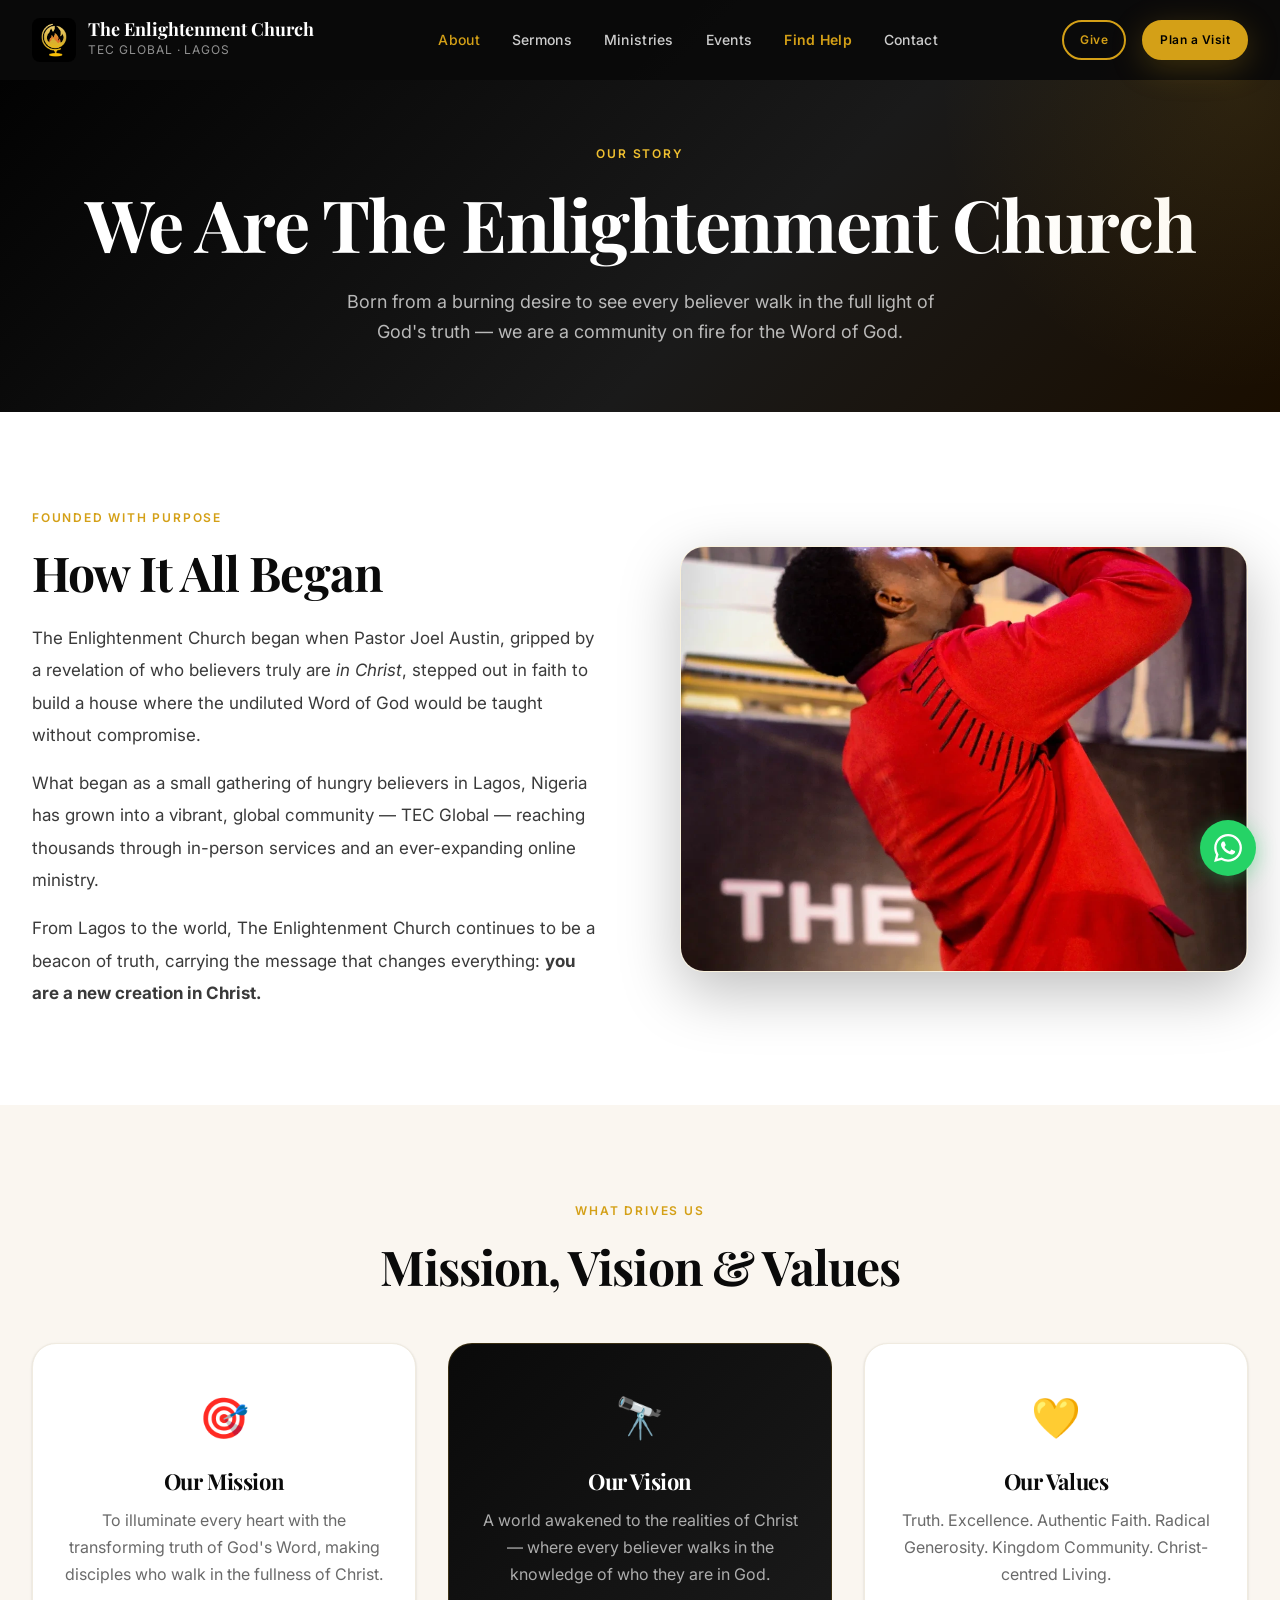
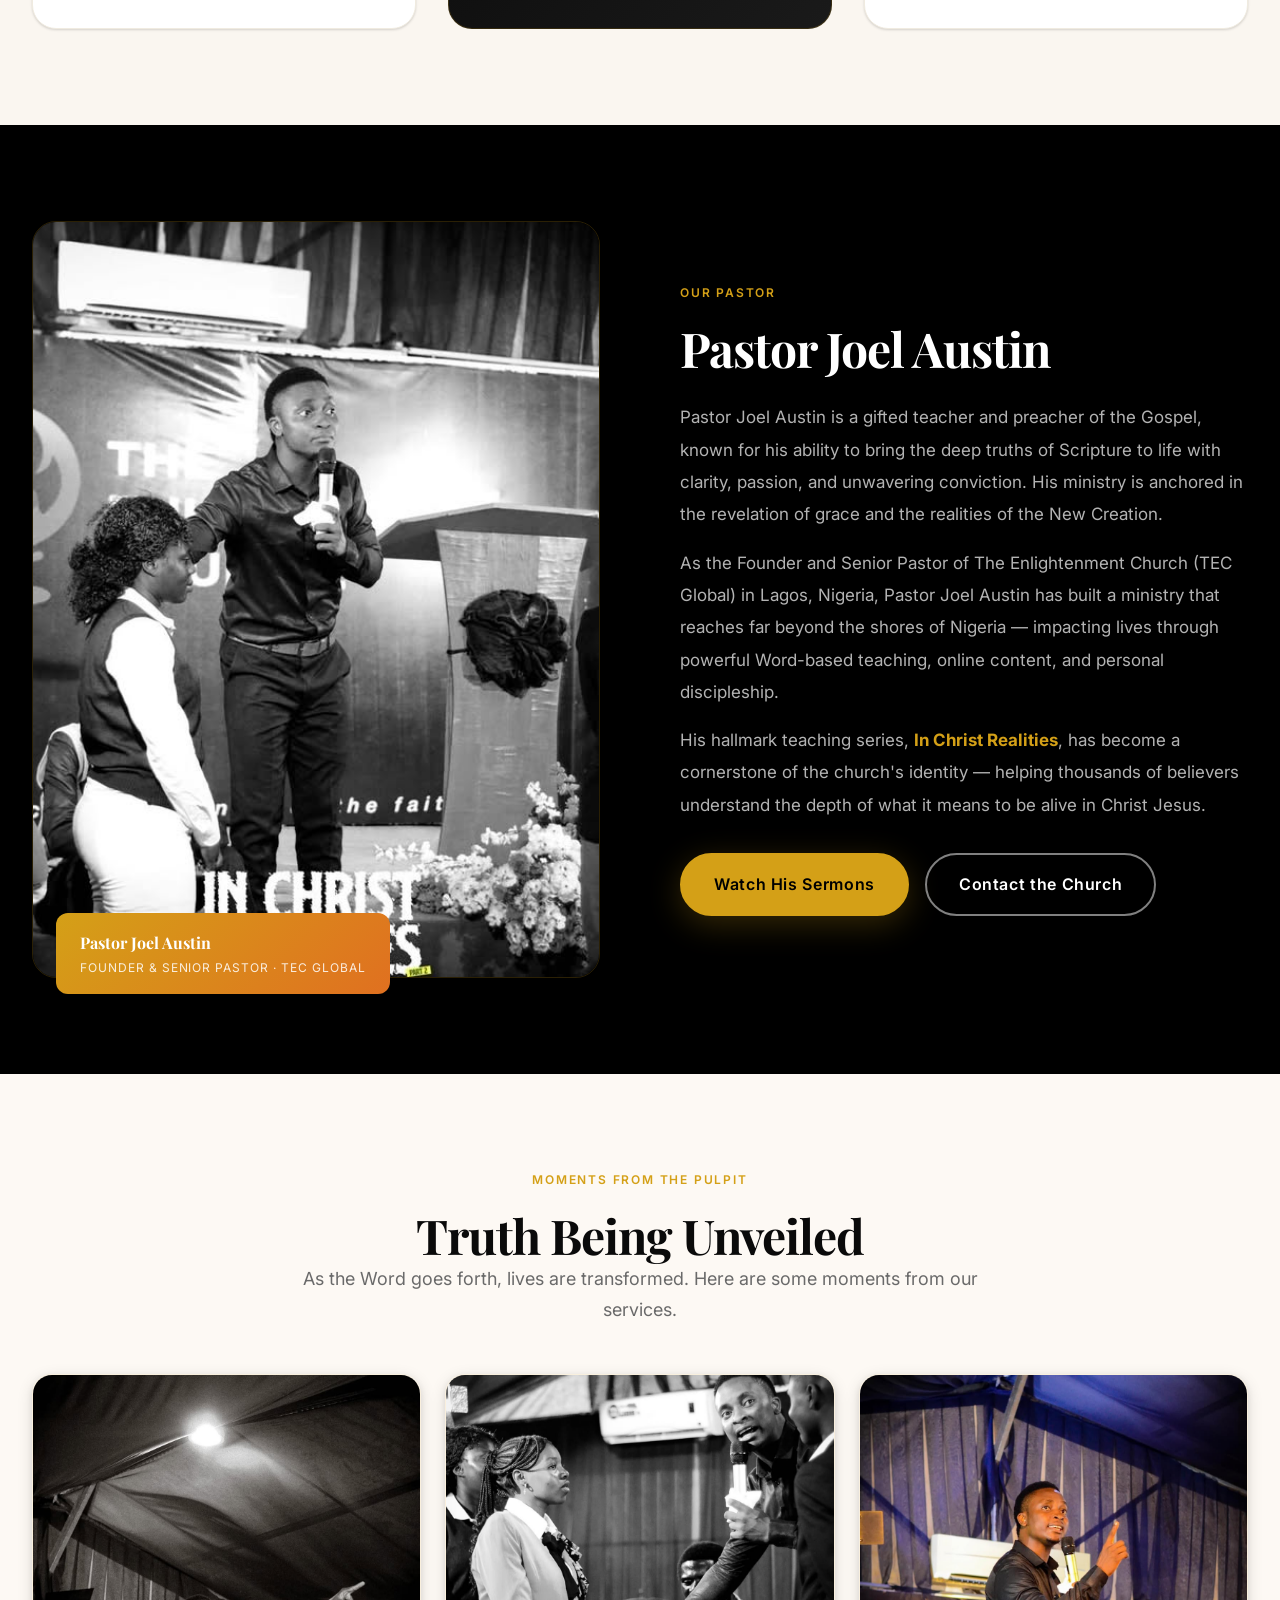
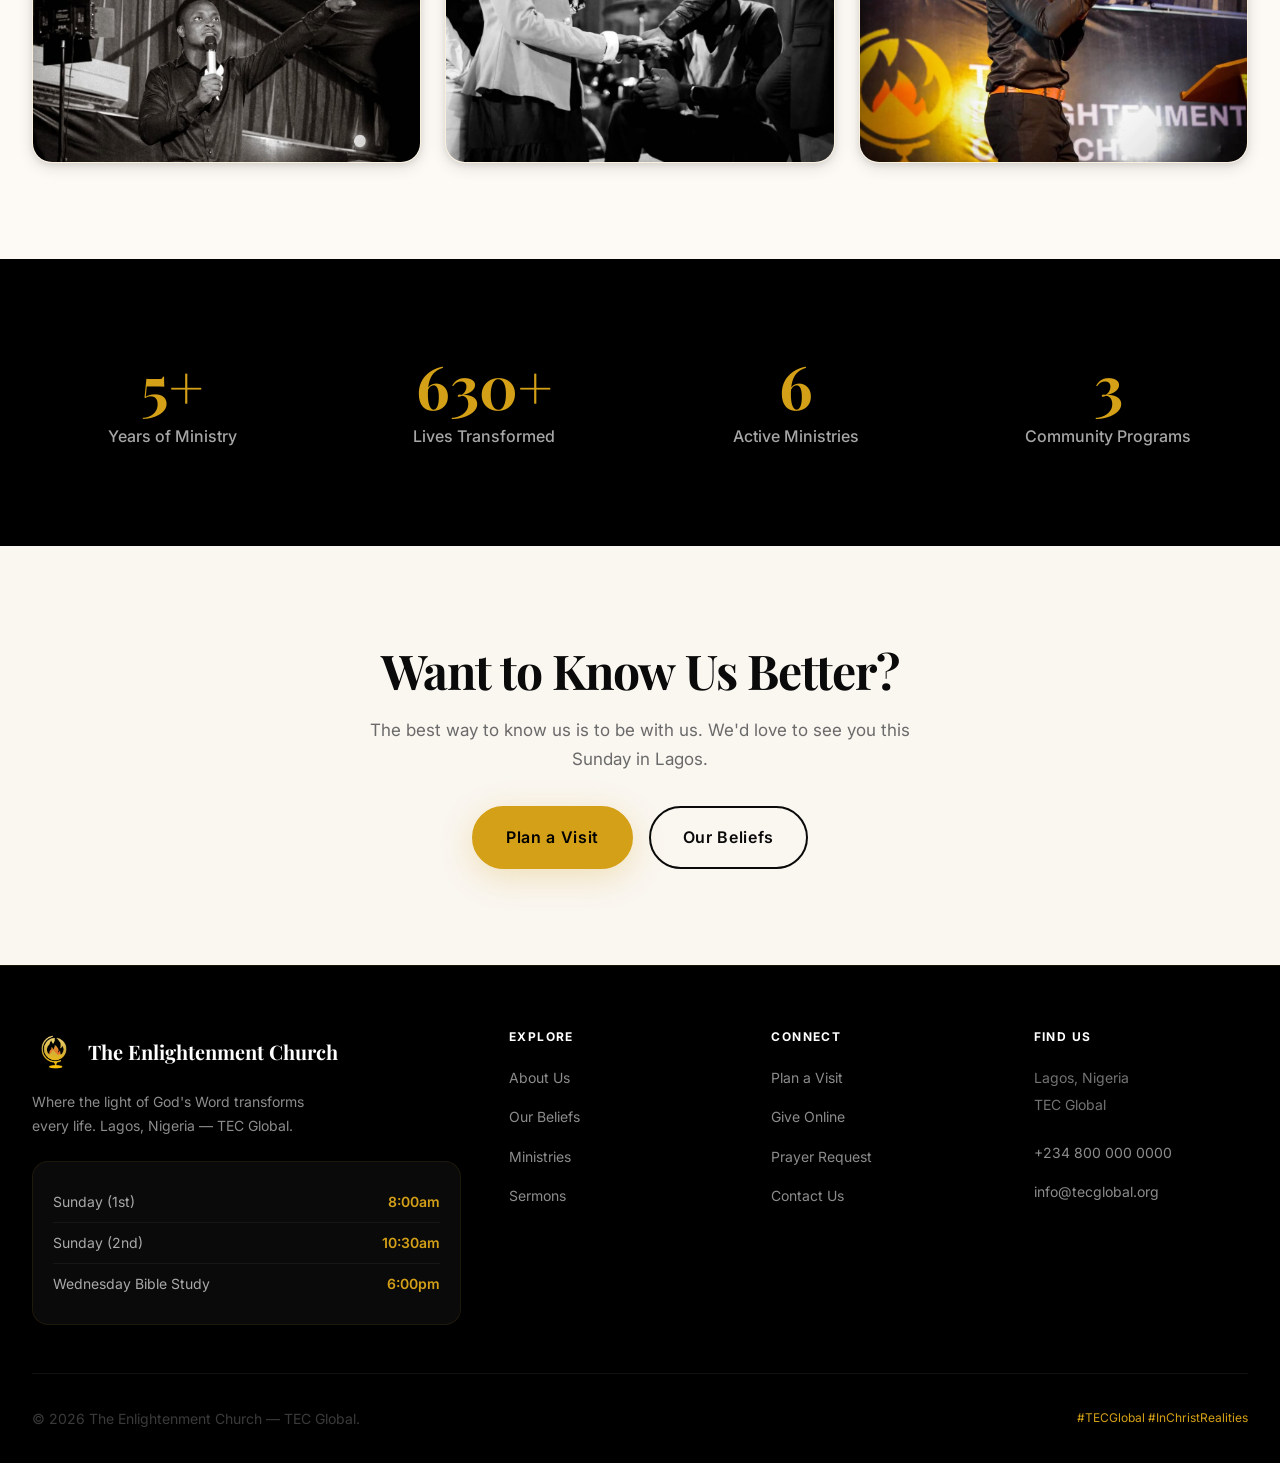
==== about.html @ 39ed4d55 "Initial launch of The Enlightenment Church website Complete multi-page static site for TEC Global, L" ====
<!DOCTYPE html>
<html lang="en">
<head>
  <meta charset="UTF-8" />
  <meta name="viewport" content="width=device-width, initial-scale=1.0" />
  <meta name="description" content="About The Enlightenment Church (TEC Global) — our story, Pastor Joel Austin, and the mission that drives us in Lagos, Nigeria." />
  <title>About Us — The Enlightenment Church | TEC Global</title>
  <link rel="preconnect" href="https://fonts.googleapis.com" />
  <link rel="preconnect" href="https://fonts.gstatic.com" crossorigin />
  <link href="https://fonts.googleapis.com/css2?family=Playfair+Display:ital,wght@0,700;0,800;1,700&family=Inter:wght@400;500;600&display=swap" rel="stylesheet" />
  <link rel="stylesheet" href="css/style.css" />
</head>
<body>

  <nav class="nav" id="main-nav" data-transparent="true" style="background:rgba(10,10,10,0.95);">
    <div class="nav__inner">
      <a href="index.html" class="nav__logo">
        <img src="images/logo.jpg" alt="TEC Global Logo" class="nav__logo-img" />
        <div>
          <div class="nav__logo-text">The Enlightenment Church</div>
          <div class="nav__logo-sub">TEC Global · Lagos</div>
        </div>
      </a>
      <ul class="nav__links">
        <li><a href="about.html" class="nav__link nav__link--active">About</a></li>
        <li><a href="sermons.html" class="nav__link">Sermons</a></li>
        <li><a href="ministries.html" class="nav__link">Ministries</a></li>
        <li><a href="events.html" class="nav__link">Events</a></li>
        <li><a href="find-help.html" class="nav__link nav__link--find-help">Find Help</a></li>
        <li><a href="contact.html" class="nav__link">Contact</a></li>
      </ul>
      <div class="nav__actions">
        <a href="give.html" class="btn btn--gold-outline btn--sm">Give</a>
        <a href="plan-visit.html" class="btn btn--primary btn--sm">Plan a Visit</a>
        <button class="nav__menu-btn" id="menu-btn"><span></span><span></span><span></span></button>
      </div>
    </div>
  </nav>
  <div class="mobile-nav" id="mobile-nav">
    <button class="mobile-nav__close" id="mobile-nav-close">✕</button>
    <ul class="mobile-nav__links">
      <li><a href="index.html" class="mobile-nav__link">Home</a></li>
      <li><a href="about.html" class="mobile-nav__link">About</a></li>
      <li><a href="sermons.html" class="mobile-nav__link">Sermons</a></li>
      <li><a href="ministries.html" class="mobile-nav__link">Ministries</a></li>
      <li><a href="events.html" class="mobile-nav__link">Events</a></li>
      <li><a href="find-help.html" class="mobile-nav__link mobile-nav__link--find-help">Find Help</a></li>
      <li><a href="plan-visit.html" class="mobile-nav__link">Plan a Visit</a></li>
      <li><a href="give.html" class="mobile-nav__link">Give</a></li>
      <li><a href="contact.html" class="mobile-nav__link">Contact</a></li>
    </ul>
  </div>

  <main>

    <!-- Page Hero -->
    <div class="page-hero">
      <span class="page-hero__label">Our Story</span>
      <h1 class="page-hero__title">We Are The Enlightenment Church</h1>
      <p class="page-hero__subtitle">
        Born from a burning desire to see every believer walk in the full light of God's
        truth — we are a community on fire for the Word of God.
      </p>
    </div>

    <!-- Our Story -->
    <section class="section">
      <div class="container">
        <div style="display:grid; grid-template-columns:1fr 1fr; gap:80px; align-items:center;">
          <div class="reveal">
            <span class="section-header__label">Founded with Purpose</span>
            <h2 style="margin-bottom:20px;">How It All Began</h2>
            <p style="font-size:17px; line-height:1.9; color:var(--color-text-soft); margin-bottom:16px;">
              The Enlightenment Church began when Pastor Joel Austin, gripped by a revelation
              of who believers truly are <em>in Christ</em>, stepped out in faith to build a
              house where the undiluted Word of God would be taught without compromise.
            </p>
            <p style="font-size:17px; line-height:1.9; color:var(--color-text-soft); margin-bottom:16px;">
              What began as a small gathering of hungry believers in Lagos, Nigeria has grown
              into a vibrant, global community — TEC Global — reaching thousands through
              in-person services and an ever-expanding online ministry.
            </p>
            <p style="font-size:17px; line-height:1.9; color:var(--color-text-soft);">
              From Lagos to the world, The Enlightenment Church continues to be a beacon of
              truth, carrying the message that changes everything: <strong>you are a new creation in Christ.</strong>
            </p>
          </div>
          <div class="reveal" style="border-radius:24px; aspect-ratio:4/3; overflow:hidden; position:relative; box-shadow:0 20px 60px rgba(0,0,0,0.25); border:1px solid rgba(212,160,23,0.15);">
            <img src="images/church-1.webp" alt="TEC Global in worship" style="width:100%;height:100%;object-fit:cover;" />
          </div>
        </div>
      </div>
    </section>

    <!-- Mission / Vision / Values -->
    <section class="section section--warm">
      <div class="container">
        <div class="section-header section-header--center reveal">
          <span class="section-header__label">What Drives Us</span>
          <h2>Mission, Vision &amp; Values</h2>
        </div>
        <div class="grid grid-3 reveal" style="gap:32px;">
          <div style="text-align:center; padding:40px 32px; background:white; border-radius:var(--radius-xl); border:1px solid var(--color-border-light); box-shadow:var(--shadow-sm);">
            <div style="font-size:40px; margin-bottom:16px;">🎯</div>
            <h3 style="font-size:22px; margin-bottom:12px;">Our Mission</h3>
            <p style="color:var(--color-muted); line-height:1.7;">To illuminate every heart with the transforming truth of God's Word, making disciples who walk in the fullness of Christ.</p>
          </div>
          <div style="text-align:center; padding:40px 32px; background:linear-gradient(135deg,#0A0A0A,#1A1A1A); border-radius:var(--radius-xl); border:1px solid rgba(212,160,23,0.20);">
            <div style="font-size:40px; margin-bottom:16px;">🔭</div>
            <h3 style="font-size:22px; margin-bottom:12px; color:white;">Our Vision</h3>
            <p style="color:rgba(255,255,255,0.65); line-height:1.7;">A world awakened to the realities of Christ — where every believer walks in the knowledge of who they are in God.</p>
          </div>
          <div style="text-align:center; padding:40px 32px; background:white; border-radius:var(--radius-xl); border:1px solid var(--color-border-light); box-shadow:var(--shadow-sm);">
            <div style="font-size:40px; margin-bottom:16px;">💛</div>
            <h3 style="font-size:22px; margin-bottom:12px;">Our Values</h3>
            <p style="color:var(--color-muted); line-height:1.7;">Truth. Excellence. Authentic Faith. Radical Generosity. Kingdom Community. Christ-centred Living.</p>
          </div>
        </div>
      </div>
    </section>

    <!-- Pastor Bio -->
    <section class="section" style="background:#000;">
      <div class="container">
        <div style="display:grid; grid-template-columns:1fr 1fr; gap:80px; align-items:center;">

          <div class="reveal" style="position:relative;">
            <div style="border-radius:24px; overflow:hidden; aspect-ratio:3/4; box-shadow:0 24px 64px rgba(0,0,0,0.7); border:1px solid rgba(212,160,23,0.20);">
              <img src="images/pastor-1.jpg" alt="Pastor Joel Austin" style="width:100%;height:100%;object-fit:cover;" />
            </div>
            <div style="position:absolute; bottom:-16px; left:24px; background:linear-gradient(135deg,#D4A017,#E07020); border-radius:12px; padding:16px 24px;">
              <div style="color:white; font-weight:700; font-family:'Playfair Display',serif; font-size:16px;">Pastor Joel Austin</div>
              <div style="color:rgba(255,255,255,0.85); font-size:12px; margin-top:2px; letter-spacing:0.08em; text-transform:uppercase;">Founder &amp; Senior Pastor · TEC Global</div>
            </div>
          </div>

          <div class="reveal">
            <span class="section-header__label" style="color:var(--color-accent);">Our Pastor</span>
            <h2 style="color:white; margin-bottom:24px;">Pastor Joel Austin</h2>
            <p style="color:rgba(255,255,255,0.70); font-size:17px; line-height:1.9; margin-bottom:16px;">
              Pastor Joel Austin is a gifted teacher and preacher of the Gospel, known for his
              ability to bring the deep truths of Scripture to life with clarity, passion, and
              unwavering conviction. His ministry is anchored in the revelation of grace and
              the realities of the New Creation.
            </p>
            <p style="color:rgba(255,255,255,0.70); font-size:17px; line-height:1.9; margin-bottom:16px;">
              As the Founder and Senior Pastor of The Enlightenment Church (TEC Global) in Lagos,
              Nigeria, Pastor Joel Austin has built a ministry that reaches far beyond the shores
              of Nigeria — impacting lives through powerful Word-based teaching, online content,
              and personal discipleship.
            </p>
            <p style="color:rgba(255,255,255,0.70); font-size:17px; line-height:1.9; margin-bottom:32px;">
              His hallmark teaching series, <strong style="color:var(--color-accent);">In Christ Realities</strong>,
              has become a cornerstone of the church's identity — helping thousands of believers
              understand the depth of what it means to be alive in Christ Jesus.
            </p>
            <div style="display:flex; gap:16px; flex-wrap:wrap;">
              <a href="sermons.html" class="btn btn--primary btn--lg">Watch His Sermons</a>
              <a href="contact.html" class="btn btn--ghost btn--lg">Contact the Church</a>
            </div>
          </div>

        </div>
      </div>
    </section>

    <!-- Pulpit Moments Gallery -->
    <section class="section section--cream">
      <div class="container">
        <div class="section-header section-header--center reveal">
          <span class="section-header__label">Moments from the Pulpit</span>
          <h2>Truth Being Unveiled</h2>
          <p class="section-header__desc">As the Word goes forth, lives are transformed. Here are some moments from our services.</p>
        </div>
        <div class="grid grid-3 reveal" style="gap:24px;">
          <div style="border-radius:20px; overflow:hidden; aspect-ratio:1; box-shadow:var(--shadow-md); border:1px solid rgba(212,160,23,0.10);">
            <img src="images/pastor-2.jpg" alt="Pastor Joel Austin preaching" style="width:100%;height:100%;object-fit:cover;" />
          </div>
          <div style="border-radius:20px; overflow:hidden; aspect-ratio:1; box-shadow:var(--shadow-md); border:1px solid rgba(212,160,23,0.10);">
            <img src="images/pastor-3.jpg" alt="Pastor Joel Austin preaching" style="width:100%;height:100%;object-fit:cover;" />
          </div>
          <div style="border-radius:20px; overflow:hidden; aspect-ratio:1; box-shadow:var(--shadow-md); border:1px solid rgba(212,160,23,0.10);">
            <img src="images/pastor-4.jpg" alt="Pastor Joel Austin preaching" style="width:100%;height:100%;object-fit:cover;" />
          </div>
        </div>
      </div>
    </section>

    <!-- Stats -->
    <section class="section" style="background:#000; padding:64px 0;">
      <div class="container">
        <div class="grid grid-4 reveal">
          <div class="stat-card"><div class="stat-card__number" data-count="8" data-suffix="+">8+</div><div class="stat-card__label">Years of Ministry</div></div>
          <div class="stat-card"><div class="stat-card__number" data-count="1000" data-suffix="+">1000+</div><div class="stat-card__label">Lives Transformed</div></div>
          <div class="stat-card"><div class="stat-card__number" data-count="10" data-suffix="">10</div><div class="stat-card__label">Active Ministries</div></div>
          <div class="stat-card"><div class="stat-card__number" data-count="5" data-suffix="">5</div><div class="stat-card__label">Community Programs</div></div>
        </div>
      </div>
    </section>

    <!-- CTA -->
    <section class="section section--warm" style="text-align:center;">
      <div class="container reveal">
        <div style="max-width:560px; margin:0 auto;">
          <h2 style="margin-bottom:16px;">Want to Know Us Better?</h2>
          <p style="font-size:17px; color:var(--color-muted); line-height:1.7; margin-bottom:32px;">The best way to know us is to be with us. We'd love to see you this Sunday in Lagos.</p>
          <div style="display:flex; gap:16px; justify-content:center; flex-wrap:wrap;">
            <a href="plan-visit.html" class="btn btn--primary btn--lg">Plan a Visit</a>
            <a href="beliefs.html" class="btn btn--secondary btn--lg">Our Beliefs</a>
          </div>
        </div>
      </div>
    </section>

  </main>

  <footer class="footer">
    <div class="container">
      <div class="footer__grid">
        <div class="footer__brand">
          <a href="index.html" class="footer__logo"><img src="images/logo.jpg" alt="TEC Global" class="footer__logo-img" /><span class="footer__logo-name">The Enlightenment Church</span></a>
          <p class="footer__tagline">Where the light of God's Word transforms every life. Lagos, Nigeria — TEC Global.</p>
          <div class="footer__service-times">
            <div class="footer__service-time"><span>Sunday (1st)</span><span>8:00am</span></div>
            <div class="footer__service-time"><span>Sunday (2nd)</span><span>10:30am</span></div>
            <div class="footer__service-time"><span>Wednesday Bible Study</span><span>6:00pm</span></div>
          </div>
        </div>
        <div><h4 class="footer__col-title">Explore</h4><ul class="footer__links"><li><a href="about.html" class="footer__link">About Us</a></li><li><a href="beliefs.html" class="footer__link">Our Beliefs</a></li><li><a href="ministries.html" class="footer__link">Ministries</a></li><li><a href="sermons.html" class="footer__link">Sermons</a></li></ul></div>
        <div><h4 class="footer__col-title">Connect</h4><ul class="footer__links"><li><a href="plan-visit.html" class="footer__link">Plan a Visit</a></li><li><a href="give.html" class="footer__link">Give Online</a></li><li><a href="contact.html#prayer" class="footer__link">Prayer Request</a></li><li><a href="contact.html" class="footer__link">Contact Us</a></li></ul></div>
        <div><h4 class="footer__col-title">Find Us</h4><ul class="footer__links"><li><span class="footer__link" style="cursor:default;color:rgba(255,255,255,0.45);">Lagos, Nigeria<br>TEC Global</span></li><li style="margin-top:8px;"><a href="tel:+2348000000000" class="footer__link">+234 800 000 0000</a></li><li><a href="mailto:info@tecglobal.org" class="footer__link">info@tecglobal.org</a></li></ul></div>
      </div>
      <div class="footer__bottom"><p>© 2026 The Enlightenment Church — TEC Global.</p><div style="display:flex;gap:16px;"><span style="color:var(--color-accent);font-size:12px;">#TECGlobal #InChristRealities</span></div></div>
    </div>
  </footer>

  <a href="https://wa.me/2348000000000" class="whatsapp-float" target="_blank" rel="noopener" aria-label="WhatsApp">
    <svg viewBox="0 0 24 24"><path d="M17.472 14.382c-.297-.149-1.758-.867-2.03-.967-.273-.099-.471-.148-.67.15-.197.297-.767.966-.94 1.164-.173.199-.347.223-.644.075-.297-.15-1.255-.463-2.39-1.475-.883-.788-1.48-1.761-1.653-2.059-.173-.297-.018-.458.13-.606.134-.133.298-.347.446-.52.149-.174.198-.298.298-.497.099-.198.05-.371-.025-.52-.075-.149-.669-1.612-.916-2.207-.242-.579-.487-.5-.669-.51-.173-.008-.371-.01-.57-.01-.198 0-.52.074-.792.372-.272.297-1.04 1.016-1.04 2.479 0 1.462 1.065 2.875 1.213 3.074.149.198 2.096 3.2 5.077 4.487.709.306 1.262.489 1.694.625.712.227 1.36.195 1.871.118.571-.085 1.758-.719 2.006-1.413.248-.694.248-1.289.173-1.413-.074-.124-.272-.198-.57-.347m-5.421 7.403h-.004a9.87 9.87 0 01-5.031-1.378l-.361-.214-3.741.982.998-3.648-.235-.374a9.86 9.86 0 01-1.51-5.26c.001-5.45 4.436-9.884 9.888-9.884 2.64 0 5.122 1.03 6.988 2.898a9.825 9.825 0 012.893 6.994c-.003 5.45-4.437 9.884-9.885 9.884m8.413-18.297A11.815 11.815 0 0012.05 0C5.495 0 .16 5.335.157 11.892c0 2.096.547 4.142 1.588 5.945L.057 24l6.305-1.654a11.882 11.882 0 005.683 1.448h.005c6.554 0 11.89-5.335 11.893-11.893a11.821 11.821 0 00-3.48-8.413z" fill="white"/></svg>
  </a>
  <script src="js/main.js"></script>
</body>
</html>
---- css/style.css ----
/* ==========================================================================
   THE ENLIGHTENMENT CHURCH — MASTER STYLESHEET
   Brand: Black · Gold · Flame Orange
   ========================================================================== */

/* --------------------------------------------------------------------------
   1. DESIGN TOKENS
   -------------------------------------------------------------------------- */
:root {
  /* TEC Global Brand — Black & Gold */
  --color-primary:       #0A0A0A;
  --color-primary-dark:  #000000;
  --color-primary-light: #1A1A1A;
  --color-accent:        #D4A017;
  --color-accent-light:  #F0C030;
  --color-accent-subtle: #FFF3CC;
  --color-flame:         #E07020;
  --color-flame-light:   #FF8C42;

  /* Neutrals */
  --color-warm:          #FAF6F0;
  --color-cream:         #FDF9F4;
  --color-white:         #FFFFFF;
  --color-text:          #1A1A1A;
  --color-text-soft:     #3A3A3A;
  --color-muted:         #6A6A6A;
  --color-border:        #E8DFD0;
  --color-border-light:  #F0EBE0;

  /* Emotional UI Colors */
  --color-calm:          #4A7FA5;
  --color-hope:          #7BA05B;
  --color-gentle:        #9E7BB5;

  /* Typography */
  --font-heading: 'Playfair Display', Georgia, serif;
  --font-body:    'Inter', -apple-system, BlinkMacSystemFont, sans-serif;
  --font-label:   'Inter', sans-serif;

  /* Type Scale */
  --text-xs:   0.75rem;
  --text-sm:   0.875rem;
  --text-base: 1rem;
  --text-lg:   1.125rem;
  --text-xl:   1.25rem;
  --text-2xl:  1.5rem;
  --text-3xl:  1.875rem;
  --text-4xl:  2.25rem;
  --text-5xl:  3rem;
  --text-6xl:  3.75rem;
  --text-7xl:  4.5rem;

  /* Spacing */
  --space-1:  0.25rem;
  --space-2:  0.5rem;
  --space-3:  0.75rem;
  --space-4:  1rem;
  --space-5:  1.25rem;
  --space-6:  1.5rem;
  --space-8:  2rem;
  --space-10: 2.5rem;
  --space-12: 3rem;
  --space-16: 4rem;
  --space-20: 5rem;
  --space-24: 6rem;
  --space-32: 8rem;
  --space-40: 10rem;

  /* Border Radius */
  --radius-sm:   4px;
  --radius-md:   8px;
  --radius-lg:   16px;
  --radius-xl:   24px;
  --radius-2xl:  32px;
  --radius-full: 9999px;

  /* Shadows */
  --shadow-sm:   0 1px 3px rgba(0,0,0,0.10), 0 1px 2px rgba(0,0,0,0.06);
  --shadow-md:   0 4px 16px rgba(0,0,0,0.12), 0 2px 6px rgba(0,0,0,0.08);
  --shadow-lg:   0 10px 40px rgba(0,0,0,0.16), 0 4px 16px rgba(0,0,0,0.10);
  --shadow-xl:   0 20px 60px rgba(0,0,0,0.20), 0 8px 24px rgba(0,0,0,0.12);
  --shadow-gold: 0 8px 32px rgba(212, 160, 23, 0.25);

  /* Transitions */
  --transition-fast:   150ms ease;
  --transition-base:   250ms ease;
  --transition-slow:   400ms ease;
  --transition-smooth: 600ms cubic-bezier(0.4, 0, 0.2, 1);

  /* Layout */
  --max-width:       1280px;
  --content-width:   900px;
  --nav-height:      80px;
  --section-padding: var(--space-24) var(--space-8);
}

/* --------------------------------------------------------------------------
   2. RESET & BASE
   -------------------------------------------------------------------------- */
*, *::before, *::after { box-sizing: border-box; margin: 0; padding: 0; }

html {
  font-size: 16px;
  scroll-behavior: smooth;
  -webkit-font-smoothing: antialiased;
  -moz-osx-font-smoothing: grayscale;
  text-rendering: optimizeLegibility;
}

body {
  font-family: var(--font-body);
  font-size: var(--text-base);
  color: var(--color-text);
  background-color: var(--color-white);
  line-height: 1.7;
  overflow-x: hidden;
}

img { max-width: 100%; height: auto; display: block; }
a { color: inherit; text-decoration: none; }
ul, ol { list-style: none; }
button { font-family: inherit; cursor: pointer; border: none; background: none; }
input, textarea, select { font-family: inherit; font-size: inherit; }

/* --------------------------------------------------------------------------
   3. TYPOGRAPHY
   -------------------------------------------------------------------------- */
h1, h2, h3, h4, h5, h6 {
  font-family: var(--font-heading);
  font-weight: 700;
  line-height: 1.2;
  color: var(--color-primary);
  letter-spacing: -0.02em;
}

h1 { font-size: clamp(var(--text-4xl), 6vw, var(--text-7xl)); }
h2 { font-size: clamp(var(--text-3xl), 4vw, var(--text-5xl)); }
h3 { font-size: clamp(var(--text-2xl), 3vw, var(--text-3xl)); }
h4 { font-size: var(--text-xl); }
h5 { font-size: var(--text-lg); }
h6 { font-size: var(--text-base); }

p { color: var(--color-text-soft); line-height: 1.8; }

.text-lead {
  font-size: var(--text-xl);
  color: var(--color-text-soft);
  line-height: 1.7;
}

.text-label {
  font-family: var(--font-label);
  font-size: var(--text-xs);
  font-weight: 600;
  letter-spacing: 0.12em;
  text-transform: uppercase;
  color: var(--color-accent);
}

blockquote {
  font-family: var(--font-heading);
  font-size: var(--text-2xl);
  font-style: italic;
  color: var(--color-primary);
  line-height: 1.5;
  border-left: 3px solid var(--color-accent);
  padding-left: var(--space-6);
}

/* --------------------------------------------------------------------------
   4. LAYOUT UTILITIES
   -------------------------------------------------------------------------- */
.container {
  width: 100%;
  max-width: var(--max-width);
  margin-left: auto;
  margin-right: auto;
  padding-left: var(--space-8);
  padding-right: var(--space-8);
}

.container--narrow { max-width: var(--content-width); }
.container--wide   { max-width: 1440px; }

.section    { padding: var(--space-24) 0; }
.section--lg { padding: var(--space-32) 0; }
.section--sm { padding: var(--space-16) 0; }

.section--warm  { background-color: var(--color-warm); }
.section--cream { background-color: var(--color-cream); }
.section--dark  { background-color: var(--color-primary); color: var(--color-white); }

.section--dark h1,
.section--dark h2,
.section--dark h3,
.section--dark h4 { color: var(--color-white); }

.section--dark p { color: rgba(255,255,255,0.75); }

.grid   { display: grid; gap: var(--space-8); }
.grid-2 { grid-template-columns: repeat(2, 1fr); }
.grid-3 { grid-template-columns: repeat(3, 1fr); }
.grid-4 { grid-template-columns: repeat(4, 1fr); }

.flex         { display: flex; }
.flex-center  { display: flex; align-items: center; justify-content: center; }
.flex-between { display: flex; align-items: center; justify-content: space-between; }
.flex-col     { display: flex; flex-direction: column; }

.text-center { text-align: center; }
.text-left   { text-align: left; }
.text-right  { text-align: right; }

.gap-2 { gap: var(--space-2); }
.gap-4 { gap: var(--space-4); }
.gap-6 { gap: var(--space-6); }
.gap-8 { gap: var(--space-8); }

/* --------------------------------------------------------------------------
   5. NAVIGATION
   -------------------------------------------------------------------------- */
.nav {
  position: fixed;
  top: 0; left: 0; right: 0;
  z-index: 1000;
  height: var(--nav-height);
  display: flex;
  align-items: center;
  transition: background var(--transition-slow), box-shadow var(--transition-slow);
}

.nav--transparent { background: transparent; }

.nav--scrolled {
  background: rgba(10, 10, 10, 0.97);
  backdrop-filter: blur(16px);
  -webkit-backdrop-filter: blur(16px);
  box-shadow: 0 1px 0 rgba(255,255,255,0.06);
}

.nav__inner {
  width: 100%;
  max-width: var(--max-width);
  margin: 0 auto;
  padding: 0 var(--space-8);
  display: flex;
  align-items: center;
  justify-content: space-between;
}

.nav__logo {
  display: flex;
  align-items: center;
  gap: var(--space-3);
  text-decoration: none;
}

.nav__logo-img {
  width: 44px;
  height: 44px;
  border-radius: var(--radius-md);
  object-fit: cover;
}

.nav__logo-text {
  font-family: var(--font-heading);
  font-size: var(--text-lg);
  font-weight: 700;
  color: white;
  line-height: 1.1;
}

.nav__logo-sub {
  font-family: var(--font-body);
  font-size: var(--text-xs);
  color: rgba(255,255,255,0.55);
  font-weight: 400;
  letter-spacing: 0.08em;
  text-transform: uppercase;
}

.nav__links {
  display: flex;
  align-items: center;
  gap: var(--space-8);
}

.nav__link {
  font-size: var(--text-sm);
  font-weight: 500;
  color: rgba(255,255,255,0.80);
  letter-spacing: 0.02em;
  transition: color var(--transition-fast);
  position: relative;
}

.nav__link:hover,
.nav__link--active { color: var(--color-accent); }

.nav__link--find-help {
  color: var(--color-accent) !important;
  font-weight: 600;
}

.nav__actions {
  display: flex;
  align-items: center;
  gap: var(--space-4);
}

.nav__menu-btn {
  display: none;
  flex-direction: column;
  gap: 5px;
  padding: var(--space-2);
  cursor: pointer;
}

.nav__menu-btn span {
  display: block;
  width: 24px;
  height: 2px;
  background: white;
  transition: transform var(--transition-base), opacity var(--transition-fast);
  border-radius: 2px;
}

/* Mobile Nav Overlay */
.mobile-nav {
  position: fixed;
  inset: 0;
  z-index: 999;
  background: var(--color-primary-dark);
  display: flex;
  flex-direction: column;
  align-items: center;
  justify-content: center;
  opacity: 0;
  pointer-events: none;
  transition: opacity var(--transition-smooth);
}

.mobile-nav--open {
  opacity: 1;
  pointer-events: all;
}

.mobile-nav__close {
  position: absolute;
  top: var(--space-6);
  right: var(--space-8);
  color: white;
  font-size: var(--text-2xl);
  cursor: pointer;
}

.mobile-nav__links {
  display: flex;
  flex-direction: column;
  align-items: center;
  gap: var(--space-6);
  text-align: center;
}

.mobile-nav__link {
  font-family: var(--font-heading);
  font-size: clamp(var(--text-2xl), 5vw, var(--text-3xl));
  color: rgba(255,255,255,0.80);
  font-weight: 700;
  transition: color var(--transition-fast);
}

.mobile-nav__link:hover { color: var(--color-accent); }
.mobile-nav__link--find-help { color: var(--color-accent-light); }

/* --------------------------------------------------------------------------
   6. BUTTONS & CTAs
   -------------------------------------------------------------------------- */
.btn {
  display: inline-flex;
  align-items: center;
  justify-content: center;
  gap: var(--space-2);
  font-family: var(--font-body);
  font-size: var(--text-sm);
  font-weight: 600;
  letter-spacing: 0.04em;
  padding: var(--space-3) var(--space-6);
  border-radius: var(--radius-full);
  transition: all var(--transition-base);
  cursor: pointer;
  border: 2px solid transparent;
  text-decoration: none;
  white-space: nowrap;
}

.btn--primary {
  background: var(--color-accent);
  color: var(--color-primary-dark);
  border-color: var(--color-accent);
  box-shadow: var(--shadow-gold);
}

.btn--primary:hover {
  background: var(--color-accent-light);
  border-color: var(--color-accent-light);
  transform: translateY(-1px);
  box-shadow: 0 12px 40px rgba(212, 160, 23, 0.35);
}

.btn--secondary {
  background: transparent;
  color: var(--color-primary);
  border-color: var(--color-primary);
}

.btn--secondary:hover {
  background: var(--color-primary);
  color: white;
  transform: translateY(-1px);
}

/* Secondary on dark background */
.btn--secondary-light {
  background: transparent;
  color: white;
  border-color: rgba(255,255,255,0.4);
}

.btn--secondary-light:hover {
  background: rgba(255,255,255,0.1);
  border-color: white;
}

.btn--ghost {
  background: transparent;
  color: white;
  border-color: rgba(255,255,255,0.5);
}

.btn--ghost:hover {
  background: rgba(255,255,255,0.1);
  border-color: white;
}

.btn--white {
  background: white;
  color: var(--color-primary);
  border-color: white;
}

.btn--white:hover {
  background: var(--color-warm);
  transform: translateY(-1px);
}

.btn--gold-outline {
  background: transparent;
  color: var(--color-accent);
  border-color: var(--color-accent);
}

.btn--gold-outline:hover {
  background: var(--color-accent);
  color: black;
  transform: translateY(-1px);
}

.btn--lg  { font-size: var(--text-base); padding: var(--space-4) var(--space-8); }
.btn--sm  { font-size: var(--text-xs); padding: var(--space-2) var(--space-4); }
.btn--full { width: 100%; }

.btn svg { width: 18px; height: 18px; flex-shrink: 0; }

/* WhatsApp float */
.whatsapp-float {
  position: fixed;
  bottom: var(--space-6);
  right: var(--space-6);
  z-index: 900;
  width: 56px;
  height: 56px;
  background: #25D366;
  border-radius: var(--radius-full);
  display: flex;
  align-items: center;
  justify-content: center;
  box-shadow: 0 4px 20px rgba(37, 211, 102, 0.4);
  transition: transform var(--transition-base), box-shadow var(--transition-base);
}

.whatsapp-float:hover {
  transform: scale(1.1);
  box-shadow: 0 8px 32px rgba(37, 211, 102, 0.5);
}

.whatsapp-float svg { width: 28px; height: 28px; fill: white; }

/* --------------------------------------------------------------------------
   7. HERO SECTIONS
   -------------------------------------------------------------------------- */
.hero {
  position: relative;
  min-height: 100vh;
  display: flex;
  align-items: center;
  overflow: hidden;
}

.hero__bg {
  position: absolute;
  inset: 0;
  background-size: cover;
  background-position: center;
  background-repeat: no-repeat;
}

.hero__bg::after {
  content: '';
  position: absolute;
  inset: 0;
  background: linear-gradient(
    135deg,
    rgba(0, 0, 0, 0.88) 0%,
    rgba(10, 10, 10, 0.65) 50%,
    rgba(212, 160, 23, 0.12) 100%
  );
}

.hero__bg--gradient {
  background: linear-gradient(135deg, #000000 0%, #1A1A1A 60%, #2A1800 100%);
}

.hero__bg--gradient::after { background: none; }

.hero__content {
  position: relative;
  z-index: 2;
  width: 100%;
  max-width: var(--max-width);
  margin: 0 auto;
  padding: calc(var(--nav-height) + var(--space-16)) var(--space-8) var(--space-16);
}

.hero__label {
  font-family: var(--font-label);
  font-size: var(--text-xs);
  font-weight: 600;
  letter-spacing: 0.18em;
  text-transform: uppercase;
  color: var(--color-accent-light);
  margin-bottom: var(--space-4);
  display: block;
}

.hero__title {
  font-family: var(--font-heading);
  font-size: clamp(var(--text-4xl), 6vw, var(--text-7xl));
  font-weight: 700;
  color: white;
  line-height: 1.1;
  letter-spacing: -0.03em;
  margin-bottom: var(--space-6);
  max-width: 820px;
}

.hero__title span { color: var(--color-accent-light); display: block; }

.hero__subtitle {
  font-size: var(--text-lg);
  color: rgba(255,255,255,0.75);
  line-height: 1.7;
  margin-bottom: var(--space-10);
  max-width: 560px;
}

.hero__actions {
  display: flex;
  flex-wrap: wrap;
  gap: var(--space-4);
  align-items: center;
}

.hero__scroll {
  position: absolute;
  bottom: var(--space-8);
  left: 50%;
  transform: translateX(-50%);
  z-index: 2;
  display: flex;
  flex-direction: column;
  align-items: center;
  gap: var(--space-2);
  color: rgba(255,255,255,0.45);
  font-size: var(--text-xs);
  letter-spacing: 0.1em;
  text-transform: uppercase;
  animation: scrollBounce 2s ease-in-out infinite;
}

.hero__scroll-line {
  width: 1px;
  height: 48px;
  background: linear-gradient(to bottom, rgba(212,160,23,0.6), transparent);
}

@keyframes scrollBounce {
  0%, 100% { transform: translateX(-50%) translateY(0); }
  50%       { transform: translateX(-50%) translateY(6px); }
}

/* Service bar */
.service-bar {
  background: rgba(0,0,0,0.55);
  backdrop-filter: blur(8px);
  border-top: 1px solid rgba(212,160,23,0.20);
  padding: var(--space-4) var(--space-8);
  position: relative;
  z-index: 2;
}

.service-bar__inner {
  max-width: var(--max-width);
  margin: 0 auto;
  display: flex;
  flex-wrap: wrap;
  align-items: center;
  justify-content: center;
  gap: var(--space-8);
}

.service-bar__item {
  display: flex;
  align-items: center;
  gap: var(--space-3);
  color: rgba(255,255,255,0.85);
  font-size: var(--text-sm);
}

.service-bar__dot {
  width: 6px;
  height: 6px;
  border-radius: var(--radius-full);
  background: var(--color-accent);
  flex-shrink: 0;
}

/* Page hero (inner pages) */
.page-hero {
  padding: calc(var(--nav-height) + var(--space-16)) var(--space-8) var(--space-16);
  background: linear-gradient(135deg, #000000 0%, #1A1A1A 60%, #1A0E00 100%);
  text-align: center;
  position: relative;
  overflow: hidden;
}

.page-hero::before {
  content: '';
  position: absolute;
  top: -50%;
  right: -20%;
  width: 600px;
  height: 600px;
  background: radial-gradient(circle, rgba(212,160,23,0.10) 0%, transparent 70%);
  pointer-events: none;
}

.page-hero__label {
  font-family: var(--font-label);
  font-size: var(--text-xs);
  font-weight: 600;
  letter-spacing: 0.15em;
  text-transform: uppercase;
  color: var(--color-accent-light);
  margin-bottom: var(--space-4);
  display: block;
}

.page-hero__title  { color: white; margin-bottom: var(--space-5); }

.page-hero__subtitle {
  color: rgba(255,255,255,0.70);
  font-size: var(--text-lg);
  max-width: 600px;
  margin: 0 auto;
  line-height: 1.7;
}

/* --------------------------------------------------------------------------
   8. SECTION HEADERS
   -------------------------------------------------------------------------- */
.section-header { margin-bottom: var(--space-12); }

.section-header--center {
  text-align: center;
  max-width: 680px;
  margin-left: auto;
  margin-right: auto;
}

.section-header__label {
  display: block;
  font-family: var(--font-label);
  font-size: var(--text-xs);
  font-weight: 600;
  letter-spacing: 0.15em;
  text-transform: uppercase;
  color: var(--color-accent);
  margin-bottom: var(--space-4);
}

.section-header__title  { margin-bottom: var(--space-5); }
.section-header__desc   { font-size: var(--text-lg); color: var(--color-muted); line-height: 1.7; }

/* --------------------------------------------------------------------------
   9. CARDS
   -------------------------------------------------------------------------- */
.card {
  background: white;
  border-radius: var(--radius-xl);
  overflow: hidden;
  transition: transform var(--transition-base), box-shadow var(--transition-base);
  border: 1px solid var(--color-border-light);
}

.card:hover { transform: translateY(-4px); box-shadow: var(--shadow-lg); }

.card__body  { padding: var(--space-6); }
.card__label {
  font-family: var(--font-label);
  font-size: var(--text-xs);
  font-weight: 600;
  letter-spacing: 0.1em;
  text-transform: uppercase;
  color: var(--color-accent);
  margin-bottom: var(--space-2);
  display: block;
}
.card__title {
  font-size: var(--text-xl);
  font-family: var(--font-heading);
  font-weight: 700;
  color: var(--color-primary);
  margin-bottom: var(--space-3);
  line-height: 1.3;
}
.card__text { font-size: var(--text-sm); color: var(--color-muted); line-height: 1.7; margin-bottom: var(--space-5); }

/* Sermon Card */
.sermon-card {
  background: white;
  border-radius: var(--radius-xl);
  overflow: hidden;
  border: 1px solid var(--color-border-light);
  transition: transform var(--transition-base), box-shadow var(--transition-base);
}

.sermon-card:hover { transform: translateY(-4px); box-shadow: var(--shadow-lg); }

.sermon-card__thumb {
  position: relative;
  aspect-ratio: 16/9;
  background: var(--color-primary);
  overflow: hidden;
}

.sermon-card__thumb img {
  width: 100%; height: 100%; object-fit: cover; opacity: 0.75;
  transition: opacity var(--transition-base);
}

.sermon-card:hover .sermon-card__thumb img { opacity: 0.95; }

.sermon-card__play {
  position: absolute; inset: 0;
  display: flex; align-items: center; justify-content: center; z-index: 2;
}

.sermon-card__play-btn {
  width: 56px; height: 56px;
  background: var(--color-accent);
  border-radius: var(--radius-full);
  display: flex; align-items: center; justify-content: center;
  transition: transform var(--transition-base), background var(--transition-base);
  box-shadow: 0 4px 20px rgba(212,160,23,0.4);
  cursor: pointer;
}

.sermon-card:hover .sermon-card__play-btn { transform: scale(1.1); background: var(--color-accent-light); }
.sermon-card__play-btn svg { fill: black; margin-left: 3px; }

.sermon-card__body  { padding: var(--space-5); }
.sermon-card__series {
  font-size: var(--text-xs); color: var(--color-accent); font-weight: 600;
  letter-spacing: 0.08em; text-transform: uppercase; margin-bottom: var(--space-2);
}
.sermon-card__title { font-family: var(--font-heading); font-size: var(--text-lg); color: var(--color-primary); font-weight: 700; margin-bottom: var(--space-2); line-height: 1.35; }
.sermon-card__speaker { font-size: var(--text-sm); color: var(--color-muted); }

/* Help Card */
.help-card {
  position: relative;
  border-radius: var(--radius-xl);
  overflow: hidden;
  cursor: pointer;
  aspect-ratio: 4/5;
  display: flex;
  flex-direction: column;
  justify-content: flex-end;
  transition: transform var(--transition-base), box-shadow var(--transition-base);
}

.help-card:hover { transform: translateY(-6px); box-shadow: var(--shadow-xl); }

.help-card__bg {
  position: absolute; inset: 0;
  background-size: cover; background-position: center;
  transition: transform var(--transition-smooth);
}

.help-card:hover .help-card__bg { transform: scale(1.04); }

.help-card__overlay {
  position: absolute; inset: 0;
  background: linear-gradient(to top, rgba(0,0,0,0.92) 0%, rgba(0,0,0,0.4) 50%, transparent 100%);
}

.help-card__content { position: relative; z-index: 2; padding: var(--space-6); }
.help-card__icon    { font-size: var(--text-2xl); margin-bottom: var(--space-3); display: block; }
.help-card__title   { font-family: var(--font-heading); font-size: var(--text-xl); color: white; font-weight: 700; margin-bottom: var(--space-2); line-height: 1.25; }
.help-card__sub     { font-size: var(--text-sm); color: rgba(255,255,255,0.7); line-height: 1.5; }

.help-card__arrow {
  width: 36px; height: 36px;
  border-radius: var(--radius-full);
  border: 1.5px solid rgba(255,255,255,0.4);
  display: flex; align-items: center; justify-content: center;
  margin-top: var(--space-4);
  transition: background var(--transition-base), border-color var(--transition-base);
}

.help-card:hover .help-card__arrow { background: var(--color-accent); border-color: var(--color-accent); }
.help-card__arrow svg { width: 16px; height: 16px; stroke: white; fill: none; }

/* Ministry Card */
.ministry-card {
  background: white;
  border-radius: var(--radius-xl);
  padding: var(--space-8);
  border: 1px solid var(--color-border-light);
  transition: all var(--transition-base);
  position: relative;
  overflow: hidden;
}

.ministry-card::before {
  content: '';
  position: absolute;
  top: 0; left: 0; right: 0;
  height: 3px;
  background: linear-gradient(90deg, var(--color-accent), var(--color-flame));
  transform: scaleX(0);
  transform-origin: left;
  transition: transform var(--transition-smooth);
}

.ministry-card:hover::before { transform: scaleX(1); }
.ministry-card:hover         { transform: translateY(-4px); box-shadow: var(--shadow-lg); }

.ministry-card__icon {
  width: 56px; height: 56px;
  border-radius: var(--radius-lg);
  background: var(--color-accent-subtle);
  display: flex; align-items: center; justify-content: center;
  font-size: var(--text-2xl);
  margin-bottom: var(--space-5);
}

.ministry-card__title { font-family: var(--font-heading); font-size: var(--text-xl); color: var(--color-primary); margin-bottom: var(--space-3); }
.ministry-card__desc  { font-size: var(--text-sm); color: var(--color-muted); line-height: 1.7; }

/* Team Card */
.team-card { text-align: center; }

.team-card__photo {
  width: 140px; height: 140px;
  border-radius: var(--radius-full);
  object-fit: cover;
  margin: 0 auto var(--space-4);
  border: 3px solid var(--color-accent);
}

.team-card__photo-placeholder {
  width: 140px; height: 140px;
  border-radius: var(--radius-full);
  background: linear-gradient(135deg, #1A1A1A, #333);
  margin: 0 auto var(--space-4);
  display: flex; align-items: center; justify-content: center;
  color: var(--color-accent);
  font-size: var(--text-3xl);
  border: 3px solid var(--color-accent);
}

.team-card__name   { font-family: var(--font-heading); font-size: var(--text-xl); color: var(--color-primary); margin-bottom: var(--space-1); }
.team-card__role   { font-size: var(--text-sm); color: var(--color-accent); font-weight: 600; text-transform: uppercase; letter-spacing: 0.08em; margin-bottom: var(--space-3); }
.team-card__bio    { font-size: var(--text-sm); color: var(--color-muted); line-height: 1.7; }

/* Stat Card */
.stat-card { text-align: center; padding: var(--space-8); }

.stat-card__number {
  font-family: var(--font-heading);
  font-size: var(--text-6xl);
  font-weight: 700;
  color: var(--color-accent);
  line-height: 1;
  margin-bottom: var(--space-2);
}

.stat-card__label { font-size: var(--text-base); color: rgba(255,255,255,0.65); font-weight: 500; }

/* Event Card */
.event-card {
  display: flex;
  gap: var(--space-5);
  padding: var(--space-5);
  background: white;
  border-radius: var(--radius-xl);
  border: 1px solid var(--color-border-light);
  transition: all var(--transition-base);
}

.event-card:hover { box-shadow: var(--shadow-md); transform: translateX(4px); }

.event-card__date {
  flex-shrink: 0;
  width: 64px;
  text-align: center;
  background: var(--color-primary);
  border-radius: var(--radius-md);
  padding: var(--space-3) var(--space-2);
  display: flex; flex-direction: column; align-items: center; justify-content: center;
}

.event-card__day   { font-family: var(--font-heading); font-size: var(--text-3xl); font-weight: 700; color: var(--color-accent); line-height: 1; }
.event-card__month { font-size: var(--text-xs); font-weight: 600; text-transform: uppercase; color: rgba(255,255,255,0.7); letter-spacing: 0.08em; margin-top: var(--space-1); }
.event-card__body  { flex: 1; }
.event-card__title { font-family: var(--font-heading); font-size: var(--text-lg); color: var(--color-primary); margin-bottom: var(--space-2); font-weight: 700; }
.event-card__meta  { font-size: var(--text-sm); color: var(--color-muted); display: flex; flex-wrap: wrap; gap: var(--space-3); }

/* --------------------------------------------------------------------------
   10. FORMS
   -------------------------------------------------------------------------- */
.form-group   { margin-bottom: var(--space-5); }
.form-label   { display: block; font-size: var(--text-sm); font-weight: 600; color: var(--color-text); margin-bottom: var(--space-2); }
.form-hint    { font-size: var(--text-xs); color: var(--color-muted); margin-top: var(--space-1); }

.form-input,
.form-select,
.form-textarea {
  width: 100%;
  padding: var(--space-3) var(--space-4);
  border: 1.5px solid var(--color-border);
  border-radius: var(--radius-md);
  font-size: var(--text-base);
  color: var(--color-text);
  background: white;
  transition: border-color var(--transition-fast), box-shadow var(--transition-fast);
  outline: none;
  appearance: none;
}

.form-input:focus,
.form-select:focus,
.form-textarea:focus {
  border-color: var(--color-accent);
  box-shadow: 0 0 0 3px rgba(212, 160, 23, 0.15);
}

.form-input::placeholder,
.form-textarea::placeholder { color: var(--color-muted); }

.form-textarea { resize: vertical; min-height: 140px; line-height: 1.7; }

.form-select {
  background-image: url("data:image/svg+xml,%3Csvg xmlns='http://www.w3.org/2000/svg' width='16' height='16' viewBox='0 0 24 24' fill='none' stroke='%236A6A6A' stroke-width='2'%3E%3Cpath d='M6 9l6 6 6-6'/%3E%3C/svg%3E");
  background-repeat: no-repeat;
  background-position: right var(--space-3) center;
  padding-right: var(--space-10);
}

.form-row { display: grid; grid-template-columns: 1fr 1fr; gap: var(--space-4); }

.form-check { display: flex; align-items: flex-start; gap: var(--space-3); cursor: pointer; }
.form-check input[type="checkbox"] { width: 18px; height: 18px; flex-shrink: 0; margin-top: 2px; accent-color: var(--color-accent); }
.form-check__label { font-size: var(--text-sm); color: var(--color-text-soft); line-height: 1.5; }

.prayer-form {
  background: white;
  border-radius: var(--radius-2xl);
  padding: var(--space-10);
  box-shadow: var(--shadow-lg);
  border: 1px solid var(--color-border-light);
}

/* --------------------------------------------------------------------------
   11. GIVE PAGE
   -------------------------------------------------------------------------- */
.giving-options { display: grid; grid-template-columns: repeat(4, 1fr); gap: var(--space-4); margin-bottom: var(--space-6); }

.giving-amount {
  padding: var(--space-5) var(--space-4);
  border: 2px solid var(--color-border);
  border-radius: var(--radius-lg);
  text-align: center;
  cursor: pointer;
  transition: all var(--transition-fast);
  background: white;
}

.giving-amount:hover,
.giving-amount--active { border-color: var(--color-accent); background: var(--color-accent-subtle); }

.giving-amount__value { font-family: var(--font-heading); font-size: var(--text-2xl); color: var(--color-primary); font-weight: 700; }
.giving-amount__label { font-size: var(--text-xs); color: var(--color-muted); margin-top: var(--space-1); }

/* --------------------------------------------------------------------------
   12. FIND HELP PAGE
   -------------------------------------------------------------------------- */
.find-help-hero {
  min-height: 60vh;
  background: linear-gradient(160deg, #000000 0%, #0A0A0A 40%, #1A0E00 100%);
  display: flex; align-items: center; justify-content: center; text-align: center;
  padding: calc(var(--nav-height) + var(--space-16)) var(--space-8) var(--space-16);
  position: relative; overflow: hidden;
}

.find-help-hero::before {
  content: '';
  position: absolute; inset: 0;
  background: radial-gradient(ellipse at center, rgba(212,160,23,0.08) 0%, transparent 70%);
  pointer-events: none;
}

.find-help-hero::after {
  content: '';
  position: absolute; bottom: 0; left: 0; right: 0;
  height: 80px;
  background: linear-gradient(to bottom, transparent, var(--color-white));
}

.find-help-hero__content { position: relative; z-index: 2; max-width: 640px; }

.find-help-hero__eyebrow {
  display: inline-flex; align-items: center; gap: var(--space-2);
  background: rgba(212,160,23,0.12);
  border: 1px solid rgba(212,160,23,0.30);
  border-radius: var(--radius-full);
  padding: var(--space-2) var(--space-4);
  font-size: var(--text-xs); font-weight: 600; letter-spacing: 0.1em; text-transform: uppercase;
  color: var(--color-accent-light);
  margin-bottom: var(--space-6);
}

.find-help-hero__title { font-family: var(--font-heading); font-size: clamp(var(--text-4xl), 5vw, var(--text-6xl)); color: white; font-weight: 700; line-height: 1.1; margin-bottom: var(--space-5); }
.find-help-hero__sub   { font-size: var(--text-lg); color: rgba(255,255,255,0.70); line-height: 1.7; max-width: 480px; margin: 0 auto; }

.help-grid { display: grid; grid-template-columns: repeat(3, 1fr); gap: var(--space-5); }

.help-suboptions { display: grid; grid-template-columns: repeat(2, 1fr); gap: var(--space-3); margin: var(--space-8) 0; }

.help-suboption {
  padding: var(--space-4) var(--space-5);
  background: var(--color-warm);
  border-radius: var(--radius-lg);
  border: 1.5px solid var(--color-border);
  cursor: pointer;
  transition: all var(--transition-fast);
  font-size: var(--text-sm);
  color: var(--color-text-soft);
  font-weight: 500;
  line-height: 1.4;
}

.help-suboption:hover { border-color: var(--color-accent); background: var(--color-accent-subtle); color: var(--color-primary); }

.help-detail { max-width: 800px; margin: 0 auto; padding: var(--space-16) var(--space-8); }
.help-detail__heading { font-size: clamp(var(--text-3xl), 4vw, var(--text-5xl)); color: var(--color-primary); margin-bottom: var(--space-5); }
.help-detail__prayer {
  background: linear-gradient(135deg, var(--color-warm) 0%, var(--color-accent-subtle) 100%);
  border-radius: var(--radius-xl); padding: var(--space-8) var(--space-10);
  border-left: 4px solid var(--color-accent); margin: var(--space-8) 0;
}
.help-detail__prayer p { font-family: var(--font-heading); font-style: italic; font-size: var(--text-lg); color: var(--color-primary); line-height: 1.7; }

/* --------------------------------------------------------------------------
   13. TESTIMONIALS
   -------------------------------------------------------------------------- */
.testimonial {
  background: white;
  border-radius: var(--radius-xl);
  padding: var(--space-8);
  border: 1px solid var(--color-border-light);
  position: relative;
}

.testimonial::before {
  content: '"';
  font-family: var(--font-heading);
  font-size: 80px;
  color: var(--color-accent-subtle);
  position: absolute;
  top: var(--space-4); left: var(--space-6);
  line-height: 1;
  pointer-events: none;
}

.testimonial__text    { font-size: var(--text-base); color: var(--color-text-soft); line-height: 1.8; margin-bottom: var(--space-6); padding-top: var(--space-4); }
.testimonial__author  { display: flex; align-items: center; gap: var(--space-3); }
.testimonial__avatar  { width: 44px; height: 44px; border-radius: var(--radius-full); object-fit: cover; border: 2px solid var(--color-accent); }
.testimonial__avatar-placeholder {
  width: 44px; height: 44px;
  border-radius: var(--radius-full);
  background: var(--color-primary);
  display: flex; align-items: center; justify-content: center;
  font-size: var(--text-lg);
  border: 2px solid var(--color-accent);
  flex-shrink: 0;
}
.testimonial__name { font-weight: 600; font-size: var(--text-sm); color: var(--color-primary); }
.testimonial__role { font-size: var(--text-xs); color: var(--color-muted); }

/* --------------------------------------------------------------------------
   14. SCRIPTURE BANNER
   -------------------------------------------------------------------------- */
.scripture-banner {
  background: linear-gradient(135deg, #000000 0%, #1A1A1A 100%);
  padding: var(--space-16) var(--space-8);
  text-align: center;
  position: relative;
  overflow: hidden;
}

.scripture-banner::before {
  content: '"';
  font-family: var(--font-heading);
  font-size: 300px;
  color: rgba(212,160,23,0.04);
  position: absolute;
  top: -60px; left: -30px;
  line-height: 1;
  pointer-events: none;
}

.scripture-banner__text {
  font-family: var(--font-heading);
  font-size: clamp(var(--text-2xl), 3.5vw, var(--text-4xl));
  color: white;
  font-style: italic;
  line-height: 1.4;
  max-width: 820px;
  margin: 0 auto var(--space-4);
}

.scripture-banner__ref {
  font-size: var(--text-sm);
  color: var(--color-accent);
  font-weight: 600;
  letter-spacing: 0.1em;
  text-transform: uppercase;
}

/* --------------------------------------------------------------------------
   15. VISIT PAGE STEPS
   -------------------------------------------------------------------------- */
.visit-steps { counter-reset: step-counter; }

.visit-step {
  display: flex;
  gap: var(--space-6);
  padding: var(--space-6) 0;
  border-bottom: 1px solid var(--color-border-light);
  counter-increment: step-counter;
}

.visit-step:last-child { border-bottom: none; }

.visit-step__number {
  flex-shrink: 0;
  width: 48px; height: 48px;
  border-radius: var(--radius-full);
  background: var(--color-primary);
  display: flex; align-items: center; justify-content: center;
  font-family: var(--font-heading);
  font-size: var(--text-xl);
  font-weight: 700;
  color: var(--color-accent);
}

.visit-step__content  { flex: 1; }
.visit-step__title    { font-family: var(--font-heading); font-size: var(--text-xl); color: var(--color-primary); margin-bottom: var(--space-2); font-weight: 700; }
.visit-step__desc     { font-size: var(--text-base); color: var(--color-muted); line-height: 1.7; }

/* --------------------------------------------------------------------------
   16. BELIEFS
   -------------------------------------------------------------------------- */
.belief-item {
  padding: var(--space-8) 0;
  border-bottom: 1px solid var(--color-border-light);
  display: grid;
  grid-template-columns: 1fr 2fr;
  gap: var(--space-8);
  align-items: start;
}
.belief-item:last-child { border-bottom: none; }
.belief-item__number { font-family: var(--font-heading); font-size: var(--text-7xl); color: var(--color-accent-subtle); font-weight: 700; line-height: 1; }
.belief-item__title  { font-size: var(--text-xl); color: var(--color-primary); margin-bottom: var(--space-3); font-family: var(--font-heading); }
.belief-item__desc   { color: var(--color-text-soft); line-height: 1.8; }

/* --------------------------------------------------------------------------
   17. FOOTER
   -------------------------------------------------------------------------- */
.footer {
  background: #000000;
  color: rgba(255,255,255,0.65);
  padding: var(--space-16) 0 var(--space-8);
  border-top: 1px solid rgba(212,160,23,0.12);
}

.footer__grid {
  display: grid;
  grid-template-columns: 2fr 1fr 1fr 1fr;
  gap: var(--space-12);
  padding-bottom: var(--space-12);
  border-bottom: 1px solid rgba(255,255,255,0.07);
  margin-bottom: var(--space-8);
}

.footer__logo {
  display: flex; align-items: center; gap: var(--space-3);
  margin-bottom: var(--space-4); text-decoration: none;
}

.footer__logo-img { width: 44px; height: 44px; border-radius: var(--radius-md); object-fit: cover; }
.footer__logo-name { font-family: var(--font-heading); font-size: var(--text-xl); color: white; font-weight: 700; }
.footer__tagline { font-size: var(--text-sm); line-height: 1.7; margin-bottom: var(--space-5); max-width: 280px; color: rgba(255,255,255,0.55); }

.footer__socials { display: flex; gap: var(--space-3); }

.footer__social {
  width: 36px; height: 36px;
  border-radius: var(--radius-full);
  border: 1px solid rgba(255,255,255,0.15);
  display: flex; align-items: center; justify-content: center;
  color: rgba(255,255,255,0.55);
  font-size: var(--text-sm);
  transition: all var(--transition-fast);
  text-decoration: none;
}

.footer__social:hover { background: var(--color-accent); border-color: var(--color-accent); color: black; }
.footer__social svg   { width: 16px; height: 16px; fill: currentColor; }

.footer__col-title { font-family: var(--font-body); font-size: var(--text-xs); font-weight: 700; letter-spacing: 0.12em; text-transform: uppercase; color: white; margin-bottom: var(--space-5); }
.footer__links     { display: flex; flex-direction: column; gap: var(--space-3); }
.footer__link      { font-size: var(--text-sm); color: rgba(255,255,255,0.55); text-decoration: none; transition: color var(--transition-fast); }
.footer__link:hover { color: var(--color-accent); }

.footer__bottom {
  display: flex; flex-wrap: wrap; align-items: center; justify-content: space-between;
  gap: var(--space-4); font-size: var(--text-sm); color: rgba(255,255,255,0.35);
}

.footer__service-times {
  background: rgba(255,255,255,0.04);
  border: 1px solid rgba(212,160,23,0.10);
  border-radius: var(--radius-lg);
  padding: var(--space-5);
  margin-top: var(--space-6);
}

.footer__service-time {
  display: flex; justify-content: space-between;
  font-size: var(--text-sm);
  padding: var(--space-2) 0;
  border-bottom: 1px solid rgba(255,255,255,0.05);
}
.footer__service-time:last-child { border-bottom: none; }
.footer__service-time span:last-child { color: var(--color-accent); font-weight: 600; }

/* --------------------------------------------------------------------------
   18. UTILITIES
   -------------------------------------------------------------------------- */
.sr-only { position: absolute; width: 1px; height: 1px; padding: 0; margin: -1px; overflow: hidden; clip: rect(0,0,0,0); white-space: nowrap; border: 0; }

.divider { width: 48px; height: 3px; background: linear-gradient(90deg, var(--color-accent), var(--color-flame)); border-radius: var(--radius-full); margin: var(--space-5) auto; }
.divider--left { margin-left: 0; }

.badge { display: inline-flex; align-items: center; padding: var(--space-1) var(--space-3); border-radius: var(--radius-full); font-size: var(--text-xs); font-weight: 600; letter-spacing: 0.06em; text-transform: uppercase; }
.badge--accent  { background: var(--color-accent-subtle); color: var(--color-accent); }
.badge--primary { background: rgba(10,10,10,0.08); color: var(--color-primary); }

.mt-2 { margin-top: var(--space-2); } .mt-4 { margin-top: var(--space-4); } .mt-6 { margin-top: var(--space-6); }
.mt-8 { margin-top: var(--space-8); } .mt-10 { margin-top: var(--space-10); } .mt-12 { margin-top: var(--space-12); }
.mb-2 { margin-bottom: var(--space-2); } .mb-4 { margin-bottom: var(--space-4); } .mb-6 { margin-bottom: var(--space-6); }
.mb-8 { margin-bottom: var(--space-8); } .mb-10 { margin-bottom: var(--space-10); } .mb-12 { margin-bottom: var(--space-12); }

/* --------------------------------------------------------------------------
   19. ANIMATIONS
   -------------------------------------------------------------------------- */
@keyframes fadeInUp  { from { opacity:0; transform:translateY(24px); } to { opacity:1; transform:translateY(0); } }
@keyframes fadeIn    { from { opacity:0; } to { opacity:1; } }
@keyframes slideInLeft { from { opacity:0; transform:translateX(-24px); } to { opacity:1; transform:translateX(0); } }
@keyframes flameGlow { 0%,100% { opacity:0.8; } 50% { opacity:1; } }

.animate-fade-up             { animation: fadeInUp 0.7s cubic-bezier(0.4,0,0.2,1) forwards; opacity:0; }
.animate-fade-up--delay-1    { animation-delay: 0.1s; }
.animate-fade-up--delay-2    { animation-delay: 0.2s; }
.animate-fade-up--delay-3    { animation-delay: 0.3s; }
.animate-fade-up--delay-4    { animation-delay: 0.4s; }

.reveal { opacity:0; transform:translateY(20px); transition: opacity 0.7s ease, transform 0.7s ease; }
.reveal--visible { opacity:1; transform:translateY(0); }

/* Gold shimmer on accent headings */
.gold-text {
  background: linear-gradient(90deg, var(--color-accent), var(--color-accent-light), var(--color-flame), var(--color-accent));
  background-size: 300% auto;
  -webkit-background-clip: text;
  -webkit-text-fill-color: transparent;
  background-clip: text;
}

/* --------------------------------------------------------------------------
   20. RESPONSIVE — TABLET (≤1024px)
   -------------------------------------------------------------------------- */
@media (max-width: 1024px) {
  :root { --section-padding: var(--space-16) var(--space-6); }

  .nav__links { display: none; }
  .nav__actions .btn:not(.btn--primary) { display: none; }
  .nav__menu-btn { display: flex; }

  .grid-4   { grid-template-columns: repeat(2, 1fr); }
  .help-grid { grid-template-columns: repeat(2, 1fr); }

  .footer__grid { grid-template-columns: 1fr 1fr; gap: var(--space-8); }

  .belief-item { grid-template-columns: 1fr; gap: var(--space-3); }
  .belief-item__number { font-size: var(--text-5xl); }

  .giving-options { grid-template-columns: repeat(2, 1fr); }
}

/* --------------------------------------------------------------------------
   21. RESPONSIVE — MOBILE (≤768px)
   -------------------------------------------------------------------------- */
@media (max-width: 768px) {
  :root { --nav-height: 64px; }

  .container { padding-left: var(--space-5); padding-right: var(--space-5); }
  .section   { padding: var(--space-16) 0; }
  .section--lg { padding: var(--space-20) 0; }

  .grid-2, .grid-3 { grid-template-columns: 1fr; }
  .help-grid { grid-template-columns: 1fr 1fr; gap: var(--space-3); }
  .help-suboptions { grid-template-columns: 1fr; }

  .hero__title    { font-size: var(--text-4xl); }
  .hero__subtitle { font-size: var(--text-base); }
  .hero__actions  { flex-direction: column; align-items: flex-start; }
  .hero__actions .btn { width: 100%; text-align: center; justify-content: center; }

  .form-row { grid-template-columns: 1fr; }

  .service-bar__inner { gap: var(--space-4); justify-content: flex-start; overflow-x: auto; }
  .footer__grid  { grid-template-columns: 1fr; gap: var(--space-8); }
  .footer__bottom { flex-direction: column; text-align: center; }

  .giving-options { grid-template-columns: repeat(2, 1fr); }
  .stat-card__number { font-size: var(--text-5xl); }
  .prayer-form { padding: var(--space-6); }
  .page-hero { padding: calc(var(--nav-height) + var(--space-10)) var(--space-5) var(--space-10); }
  .help-detail { padding: var(--space-10) var(--space-5); }
  .help-detail__prayer { padding: var(--space-6); }

  /* Two-col grids become single on mobile */
  div[style*="grid-template-columns: 1fr 1fr"],
  div[style*="grid-template-columns:1fr 1fr"] {
    display: block !important;
  }

  div[style*="grid-template-columns: 1fr 1fr"] > *,
  div[style*="grid-template-columns:1fr 1fr"] > * {
    margin-bottom: var(--space-8);
  }
}

/* --------------------------------------------------------------------------
   22. RESPONSIVE — SMALL MOBILE (≤480px)
   -------------------------------------------------------------------------- */
@media (max-width: 480px) {
  .help-grid { grid-template-columns: 1fr; }
  .help-card { aspect-ratio: 3/2; }
  .giving-options { grid-template-columns: repeat(2, 1fr); }
  .nav__actions .btn--primary { font-size: 0.75rem; padding: var(--space-2) var(--space-3); }
}

/* --------------------------------------------------------------------------
   23. PRINT
   -------------------------------------------------------------------------- */
@media print {
  .nav, .whatsapp-float, .mobile-nav { display: none; }
  body { font-size: 12pt; }
  h1, h2, h3 { page-break-after: avoid; }
}
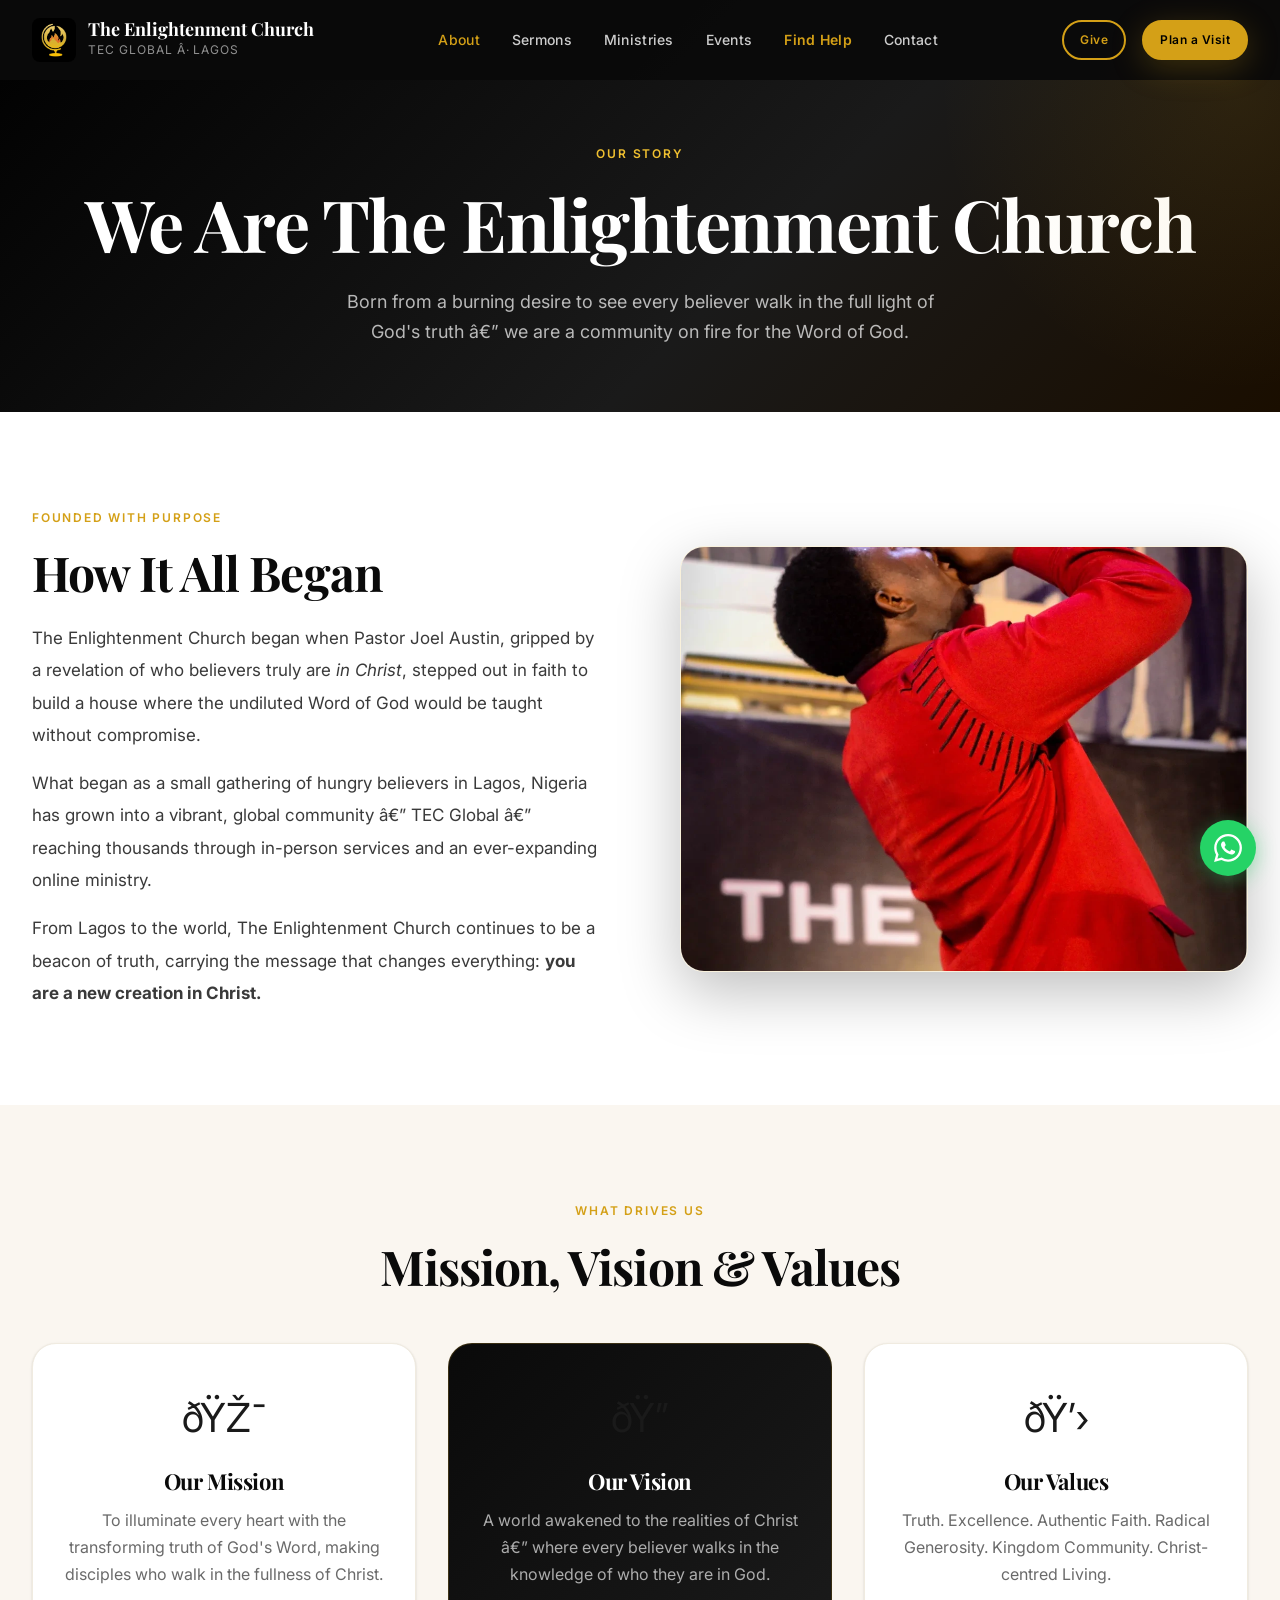
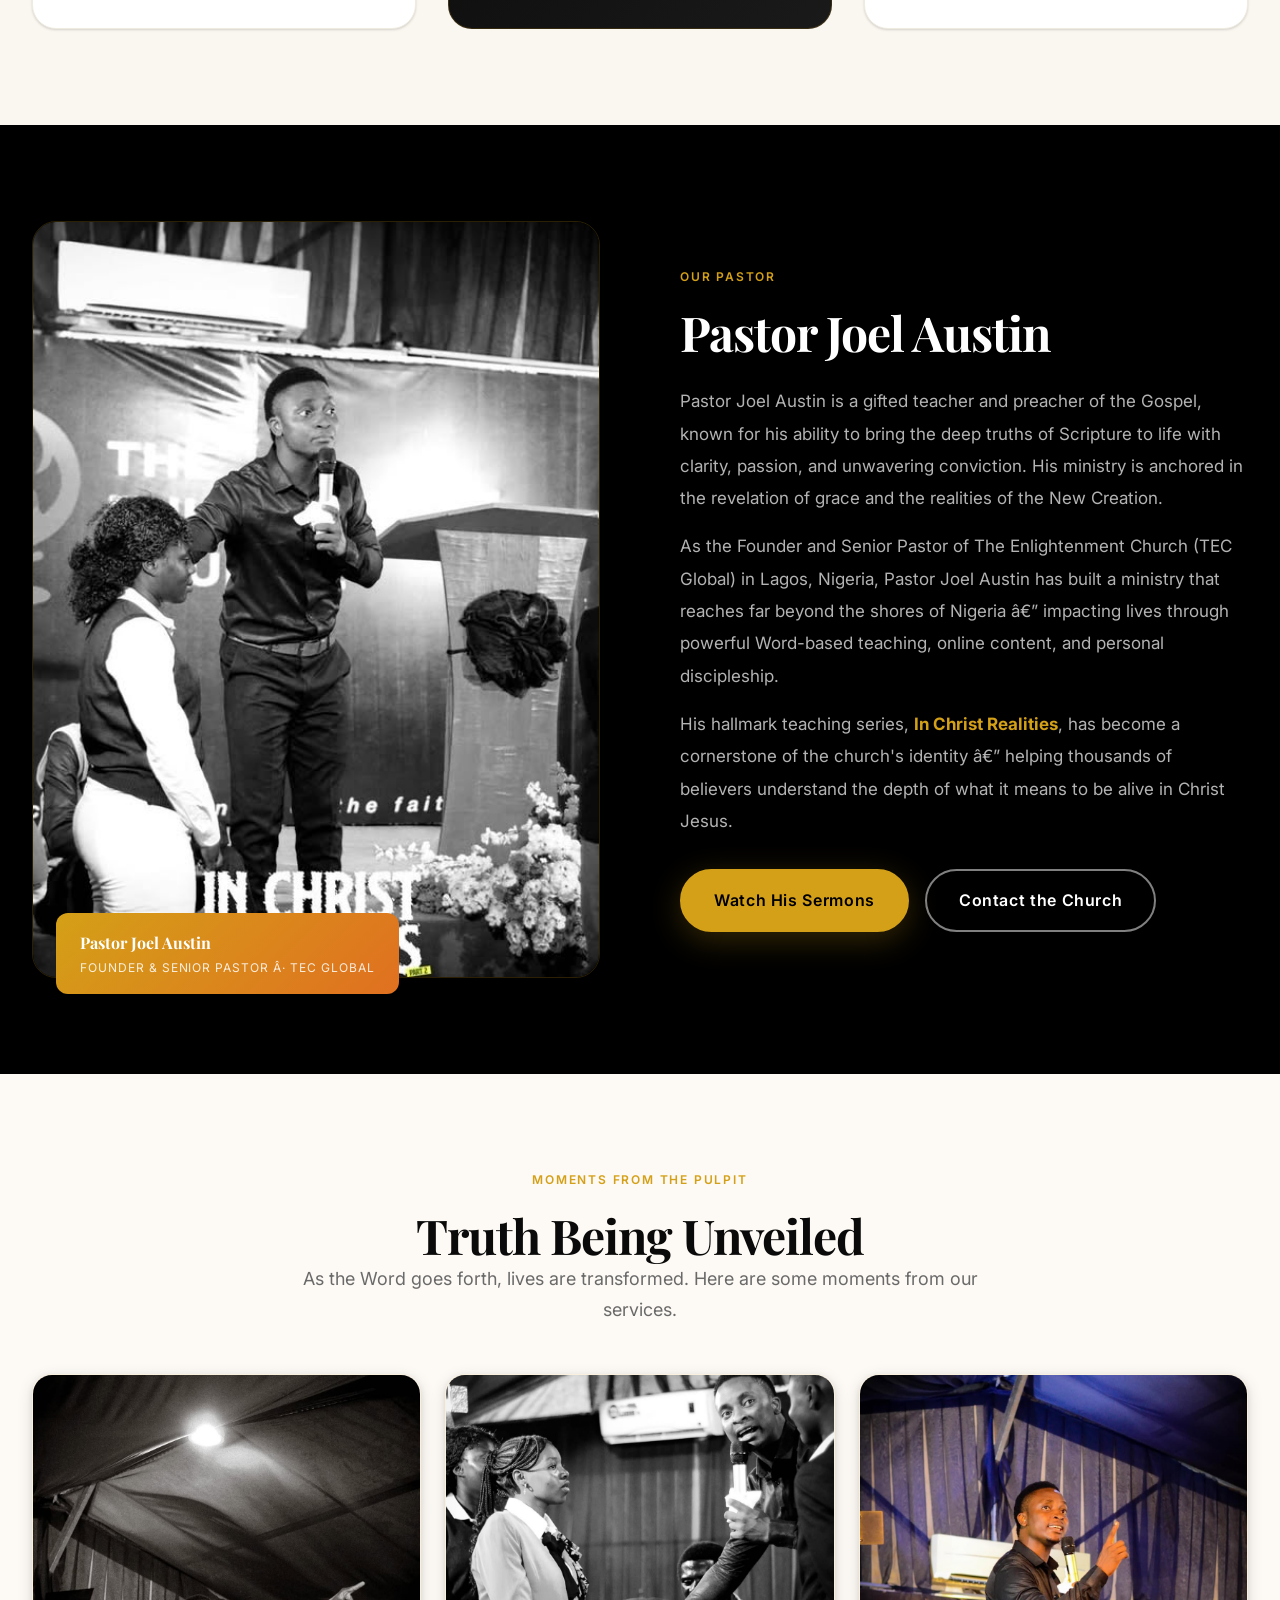
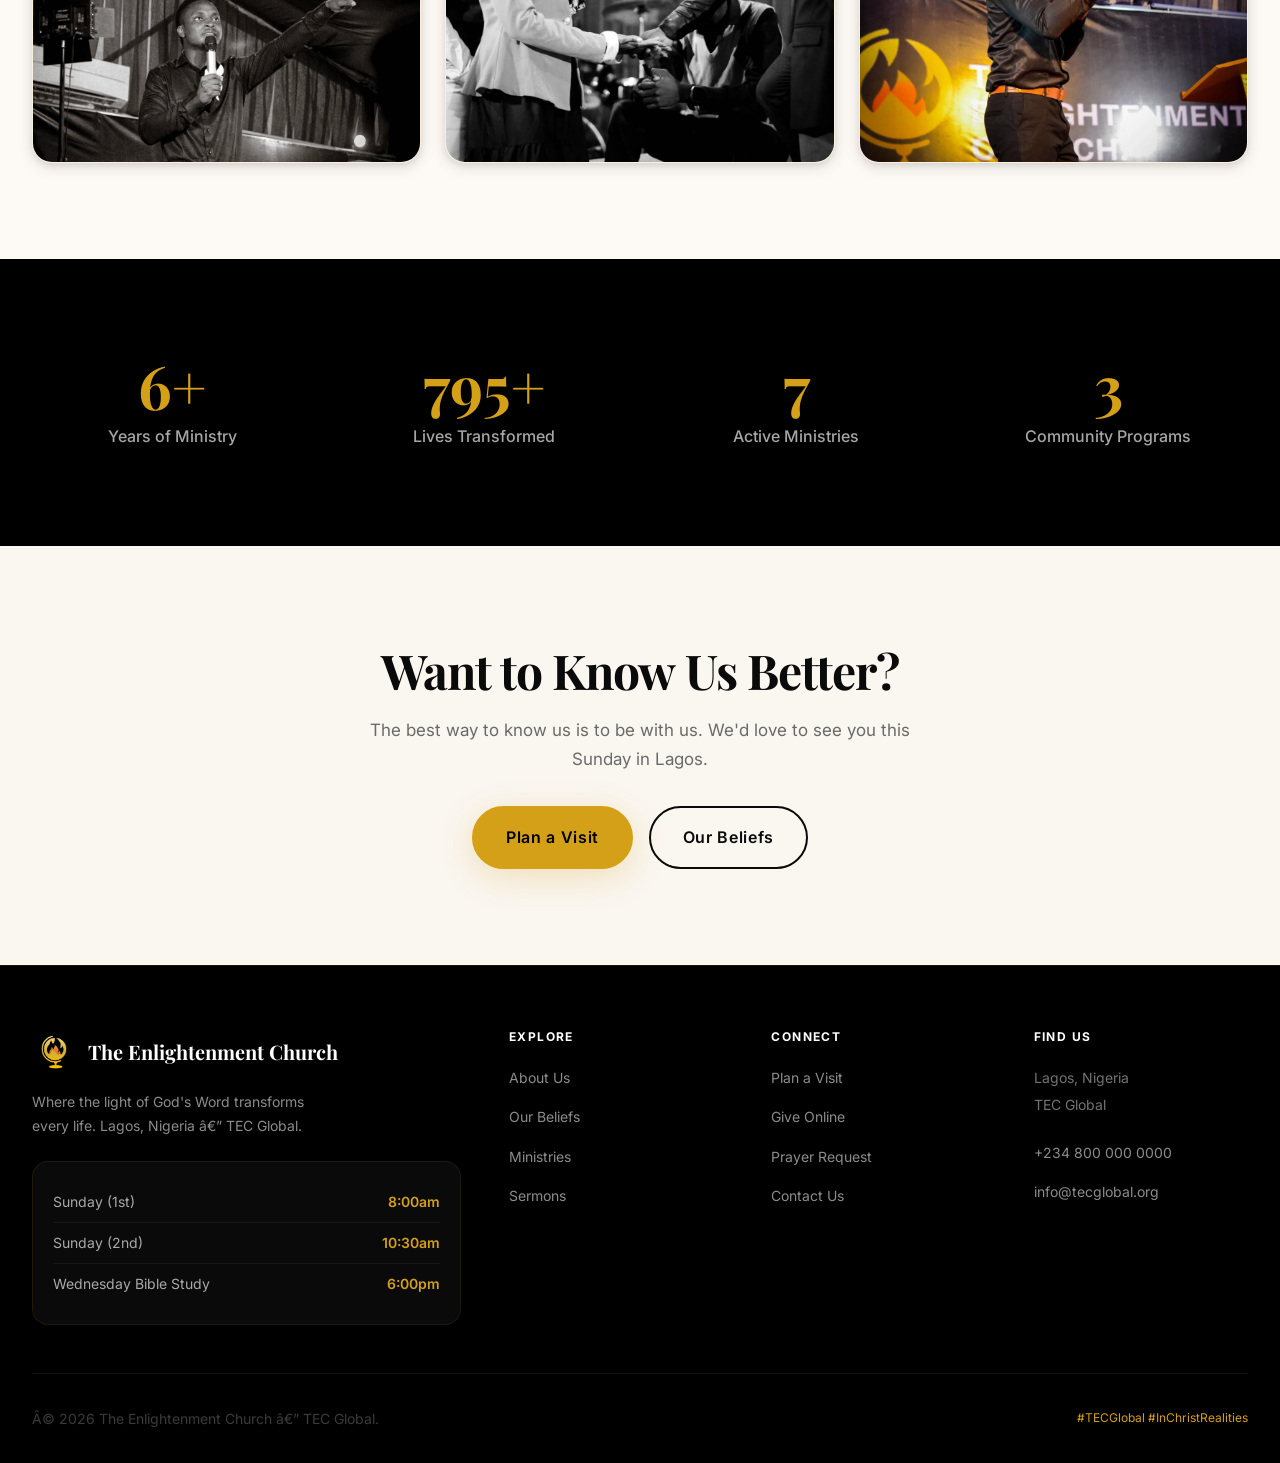
==== commit 259e87ab: "Add favicon to all pages Co-Authored-By: Claude Sonnet 4.6 <noreply@anthropic.com>" ====
--- a/about.html
+++ b/about.html
@@ -1,11 +1,15 @@
-<!DOCTYPE html>
+﻿<!DOCTYPE html>
 <html lang="en">
 <head>
   <meta charset="UTF-8" />
   <meta name="viewport" content="width=device-width, initial-scale=1.0" />
-  <meta name="description" content="About The Enlightenment Church (TEC Global) — our story, Pastor Joel Austin, and the mission that drives us in Lagos, Nigeria." />
-  <title>About Us — The Enlightenment Church | TEC Global</title>
+  <meta name="description" content="About The Enlightenment Church (TEC Global) â€” our story, Pastor Joel Austin, and the mission that drives us in Lagos, Nigeria." />
+  <title>About Us â€” The Enlightenment Church | TEC Global</title>
+    <link rel="icon" href="logo/logo.jpg" type="image/jpeg" />
+  <link rel="apple-touch-icon" href="logo/logo.jpg" />
   <link rel="preconnect" href="https://fonts.googleapis.com" />
+    <link rel="icon" href="logo/logo.jpg" type="image/jpeg" />
+  <link rel="apple-touch-icon" href="logo/logo.jpg" />
   <link rel="preconnect" href="https://fonts.gstatic.com" crossorigin />
   <link href="https://fonts.googleapis.com/css2?family=Playfair+Display:ital,wght@0,700;0,800;1,700&family=Inter:wght@400;500;600&display=swap" rel="stylesheet" />
   <link rel="stylesheet" href="css/style.css" />
@@ -18,7 +22,7 @@
         <img src="images/logo.jpg" alt="TEC Global Logo" class="nav__logo-img" />
         <div>
           <div class="nav__logo-text">The Enlightenment Church</div>
-          <div class="nav__logo-sub">TEC Global · Lagos</div>
+          <div class="nav__logo-sub">TEC Global Â· Lagos</div>
         </div>
       </a>
       <ul class="nav__links">
@@ -37,7 +41,7 @@
     </div>
   </nav>
   <div class="mobile-nav" id="mobile-nav">
-    <button class="mobile-nav__close" id="mobile-nav-close">✕</button>
+    <button class="mobile-nav__close" id="mobile-nav-close">âœ•</button>
     <ul class="mobile-nav__links">
       <li><a href="index.html" class="mobile-nav__link">Home</a></li>
       <li><a href="about.html" class="mobile-nav__link">About</a></li>
@@ -59,7 +63,7 @@
       <h1 class="page-hero__title">We Are The Enlightenment Church</h1>
       <p class="page-hero__subtitle">
         Born from a burning desire to see every believer walk in the full light of God's
-        truth — we are a community on fire for the Word of God.
+        truth â€” we are a community on fire for the Word of God.
       </p>
     </div>
 
@@ -77,7 +81,7 @@
             </p>
             <p style="font-size:17px; line-height:1.9; color:var(--color-text-soft); margin-bottom:16px;">
               What began as a small gathering of hungry believers in Lagos, Nigeria has grown
-              into a vibrant, global community — TEC Global — reaching thousands through
+              into a vibrant, global community â€” TEC Global â€” reaching thousands through
               in-person services and an ever-expanding online ministry.
             </p>
             <p style="font-size:17px; line-height:1.9; color:var(--color-text-soft);">
@@ -101,17 +105,17 @@
         </div>
         <div class="grid grid-3 reveal" style="gap:32px;">
           <div style="text-align:center; padding:40px 32px; background:white; border-radius:var(--radius-xl); border:1px solid var(--color-border-light); box-shadow:var(--shadow-sm);">
-            <div style="font-size:40px; margin-bottom:16px;">🎯</div>
+            <div style="font-size:40px; margin-bottom:16px;">ðŸŽ¯</div>
             <h3 style="font-size:22px; margin-bottom:12px;">Our Mission</h3>
             <p style="color:var(--color-muted); line-height:1.7;">To illuminate every heart with the transforming truth of God's Word, making disciples who walk in the fullness of Christ.</p>
           </div>
           <div style="text-align:center; padding:40px 32px; background:linear-gradient(135deg,#0A0A0A,#1A1A1A); border-radius:var(--radius-xl); border:1px solid rgba(212,160,23,0.20);">
-            <div style="font-size:40px; margin-bottom:16px;">🔭</div>
+            <div style="font-size:40px; margin-bottom:16px;">ðŸ”­</div>
             <h3 style="font-size:22px; margin-bottom:12px; color:white;">Our Vision</h3>
-            <p style="color:rgba(255,255,255,0.65); line-height:1.7;">A world awakened to the realities of Christ — where every believer walks in the knowledge of who they are in God.</p>
+            <p style="color:rgba(255,255,255,0.65); line-height:1.7;">A world awakened to the realities of Christ â€” where every believer walks in the knowledge of who they are in God.</p>
           </div>
           <div style="text-align:center; padding:40px 32px; background:white; border-radius:var(--radius-xl); border:1px solid var(--color-border-light); box-shadow:var(--shadow-sm);">
-            <div style="font-size:40px; margin-bottom:16px;">💛</div>
+            <div style="font-size:40px; margin-bottom:16px;">ðŸ’›</div>
             <h3 style="font-size:22px; margin-bottom:12px;">Our Values</h3>
             <p style="color:var(--color-muted); line-height:1.7;">Truth. Excellence. Authentic Faith. Radical Generosity. Kingdom Community. Christ-centred Living.</p>
           </div>
@@ -130,7 +134,7 @@
             </div>
             <div style="position:absolute; bottom:-16px; left:24px; background:linear-gradient(135deg,#D4A017,#E07020); border-radius:12px; padding:16px 24px;">
               <div style="color:white; font-weight:700; font-family:'Playfair Display',serif; font-size:16px;">Pastor Joel Austin</div>
-              <div style="color:rgba(255,255,255,0.85); font-size:12px; margin-top:2px; letter-spacing:0.08em; text-transform:uppercase;">Founder &amp; Senior Pastor · TEC Global</div>
+              <div style="color:rgba(255,255,255,0.85); font-size:12px; margin-top:2px; letter-spacing:0.08em; text-transform:uppercase;">Founder &amp; Senior Pastor Â· TEC Global</div>
             </div>
           </div>
 
@@ -146,12 +150,12 @@
             <p style="color:rgba(255,255,255,0.70); font-size:17px; line-height:1.9; margin-bottom:16px;">
               As the Founder and Senior Pastor of The Enlightenment Church (TEC Global) in Lagos,
               Nigeria, Pastor Joel Austin has built a ministry that reaches far beyond the shores
-              of Nigeria — impacting lives through powerful Word-based teaching, online content,
+              of Nigeria â€” impacting lives through powerful Word-based teaching, online content,
               and personal discipleship.
             </p>
             <p style="color:rgba(255,255,255,0.70); font-size:17px; line-height:1.9; margin-bottom:32px;">
               His hallmark teaching series, <strong style="color:var(--color-accent);">In Christ Realities</strong>,
-              has become a cornerstone of the church's identity — helping thousands of believers
+              has become a cornerstone of the church's identity â€” helping thousands of believers
               understand the depth of what it means to be alive in Christ Jesus.
             </p>
             <div style="display:flex; gap:16px; flex-wrap:wrap;">
@@ -219,7 +223,7 @@
       <div class="footer__grid">
         <div class="footer__brand">
           <a href="index.html" class="footer__logo"><img src="images/logo.jpg" alt="TEC Global" class="footer__logo-img" /><span class="footer__logo-name">The Enlightenment Church</span></a>
-          <p class="footer__tagline">Where the light of God's Word transforms every life. Lagos, Nigeria — TEC Global.</p>
+          <p class="footer__tagline">Where the light of God's Word transforms every life. Lagos, Nigeria â€” TEC Global.</p>
           <div class="footer__service-times">
             <div class="footer__service-time"><span>Sunday (1st)</span><span>8:00am</span></div>
             <div class="footer__service-time"><span>Sunday (2nd)</span><span>10:30am</span></div>
@@ -230,7 +234,7 @@
         <div><h4 class="footer__col-title">Connect</h4><ul class="footer__links"><li><a href="plan-visit.html" class="footer__link">Plan a Visit</a></li><li><a href="give.html" class="footer__link">Give Online</a></li><li><a href="contact.html#prayer" class="footer__link">Prayer Request</a></li><li><a href="contact.html" class="footer__link">Contact Us</a></li></ul></div>
         <div><h4 class="footer__col-title">Find Us</h4><ul class="footer__links"><li><span class="footer__link" style="cursor:default;color:rgba(255,255,255,0.45);">Lagos, Nigeria<br>TEC Global</span></li><li style="margin-top:8px;"><a href="tel:+2348000000000" class="footer__link">+234 800 000 0000</a></li><li><a href="mailto:info@tecglobal.org" class="footer__link">info@tecglobal.org</a></li></ul></div>
       </div>
-      <div class="footer__bottom"><p>© 2026 The Enlightenment Church — TEC Global.</p><div style="display:flex;gap:16px;"><span style="color:var(--color-accent);font-size:12px;">#TECGlobal #InChristRealities</span></div></div>
+      <div class="footer__bottom"><p>Â© 2026 The Enlightenment Church â€” TEC Global.</p><div style="display:flex;gap:16px;"><span style="color:var(--color-accent);font-size:12px;">#TECGlobal #InChristRealities</span></div></div>
     </div>
   </footer>
 
@@ -240,3 +244,4 @@
   <script src="js/main.js"></script>
 </body>
 </html>
+
--- a/css/style.css
+++ b/css/style.css
@@ -105,6 +105,8 @@
   -webkit-font-smoothing: antialiased;
   -moz-osx-font-smoothing: grayscale;
   text-rendering: optimizeLegibility;
+  overflow-x: hidden;
+  max-width: 100vw;
 }
 
 body {
@@ -1384,7 +1386,7 @@
   .help-detail { padding: var(--space-10) var(--space-5); }
   .help-detail__prayer { padding: var(--space-6); }
 
-  /* Two-col grids become single on mobile */
+  /* ── Collapse ALL inline two-column grids ───────────────────────────── */
   div[style*="grid-template-columns: 1fr 1fr"],
   div[style*="grid-template-columns:1fr 1fr"] {
     display: block !important;
@@ -1393,6 +1395,46 @@
   div[style*="grid-template-columns: 1fr 1fr"] > *,
   div[style*="grid-template-columns:1fr 1fr"] > * {
     margin-bottom: var(--space-8);
+  }
+
+  /* ── Collapse inline 3-col grids ──────────────────────────────────── */
+  div[style*="grid-template-columns: repeat(3, 1fr)"],
+  div[style*="grid-template-columns:repeat(3, 1fr)"],
+  div[style*="grid-template-columns:repeat(3,1fr)"] {
+    display: block !important;
+  }
+
+  div[style*="grid-template-columns: repeat(3, 1fr)"] > *,
+  div[style*="grid-template-columns:repeat(3, 1fr)"] > *,
+  div[style*="grid-template-columns:repeat(3,1fr)"] > * {
+    margin-bottom: var(--space-6);
+  }
+
+  /* ── Pastor name badge — lift out of absolute on mobile ─────────────── */
+  div[style*="position:absolute; bottom:-16px; left:24px"] {
+    position: relative !important;
+    bottom: auto !important;
+    left: auto !important;
+    width: auto !important;
+    margin-top: 12px !important;
+    border-radius: 12px !important;
+    display: inline-block !important;
+  }
+
+  /* ── Events flex header — stack on mobile ────────────────────────── */
+  div[style*="display:flex;justify-content:space-between;align-items:flex-end"],
+  div[style*="display:flex; justify-content:space-between;"] {
+    flex-direction: column !important;
+    align-items: flex-start !important;
+    gap: 16px !important;
+  }
+
+  /* ── Section padding overrides ───────────────────────────────────── */
+  section[style*="padding:64px 0"],
+  section[style*="padding: 64px 0"],
+  section[style*="padding:80px 0"],
+  section[style*="padding: 80px 0"] {
+    padding: 48px 0 !important;
   }
 }
 
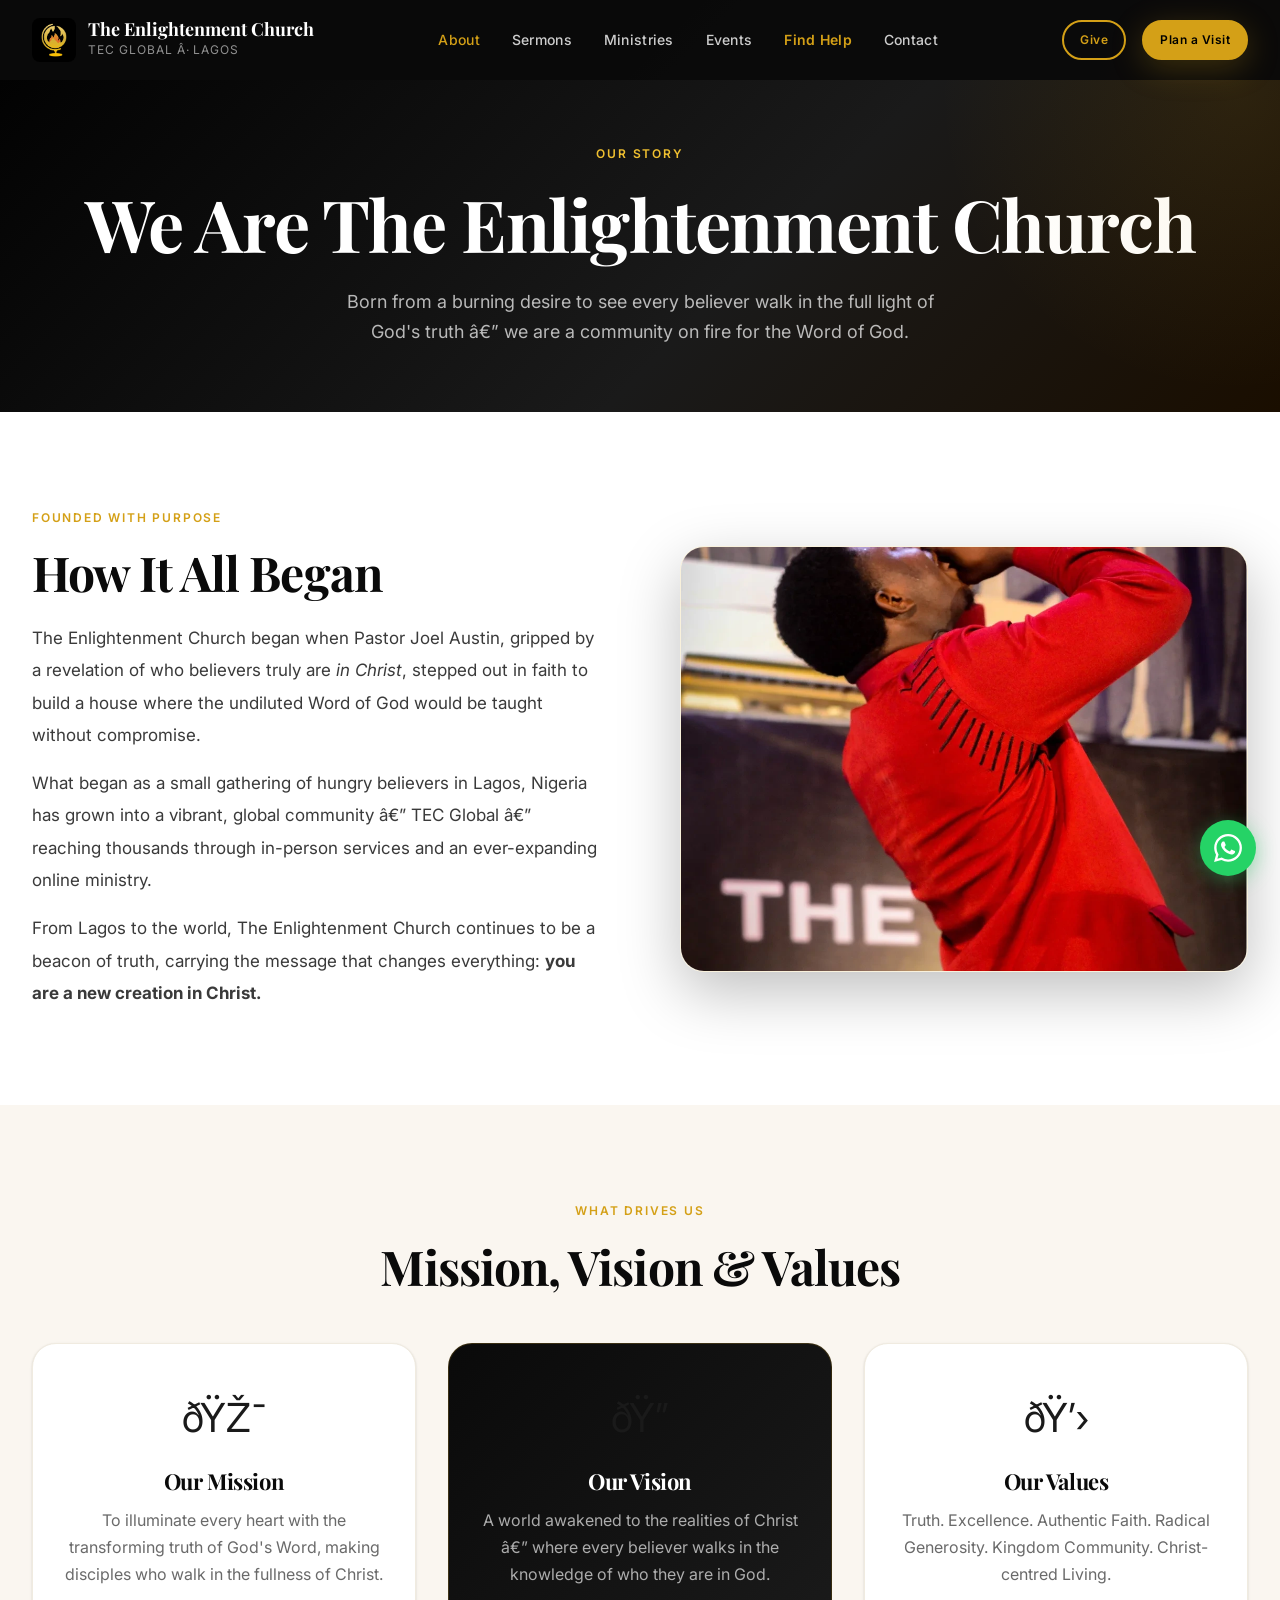
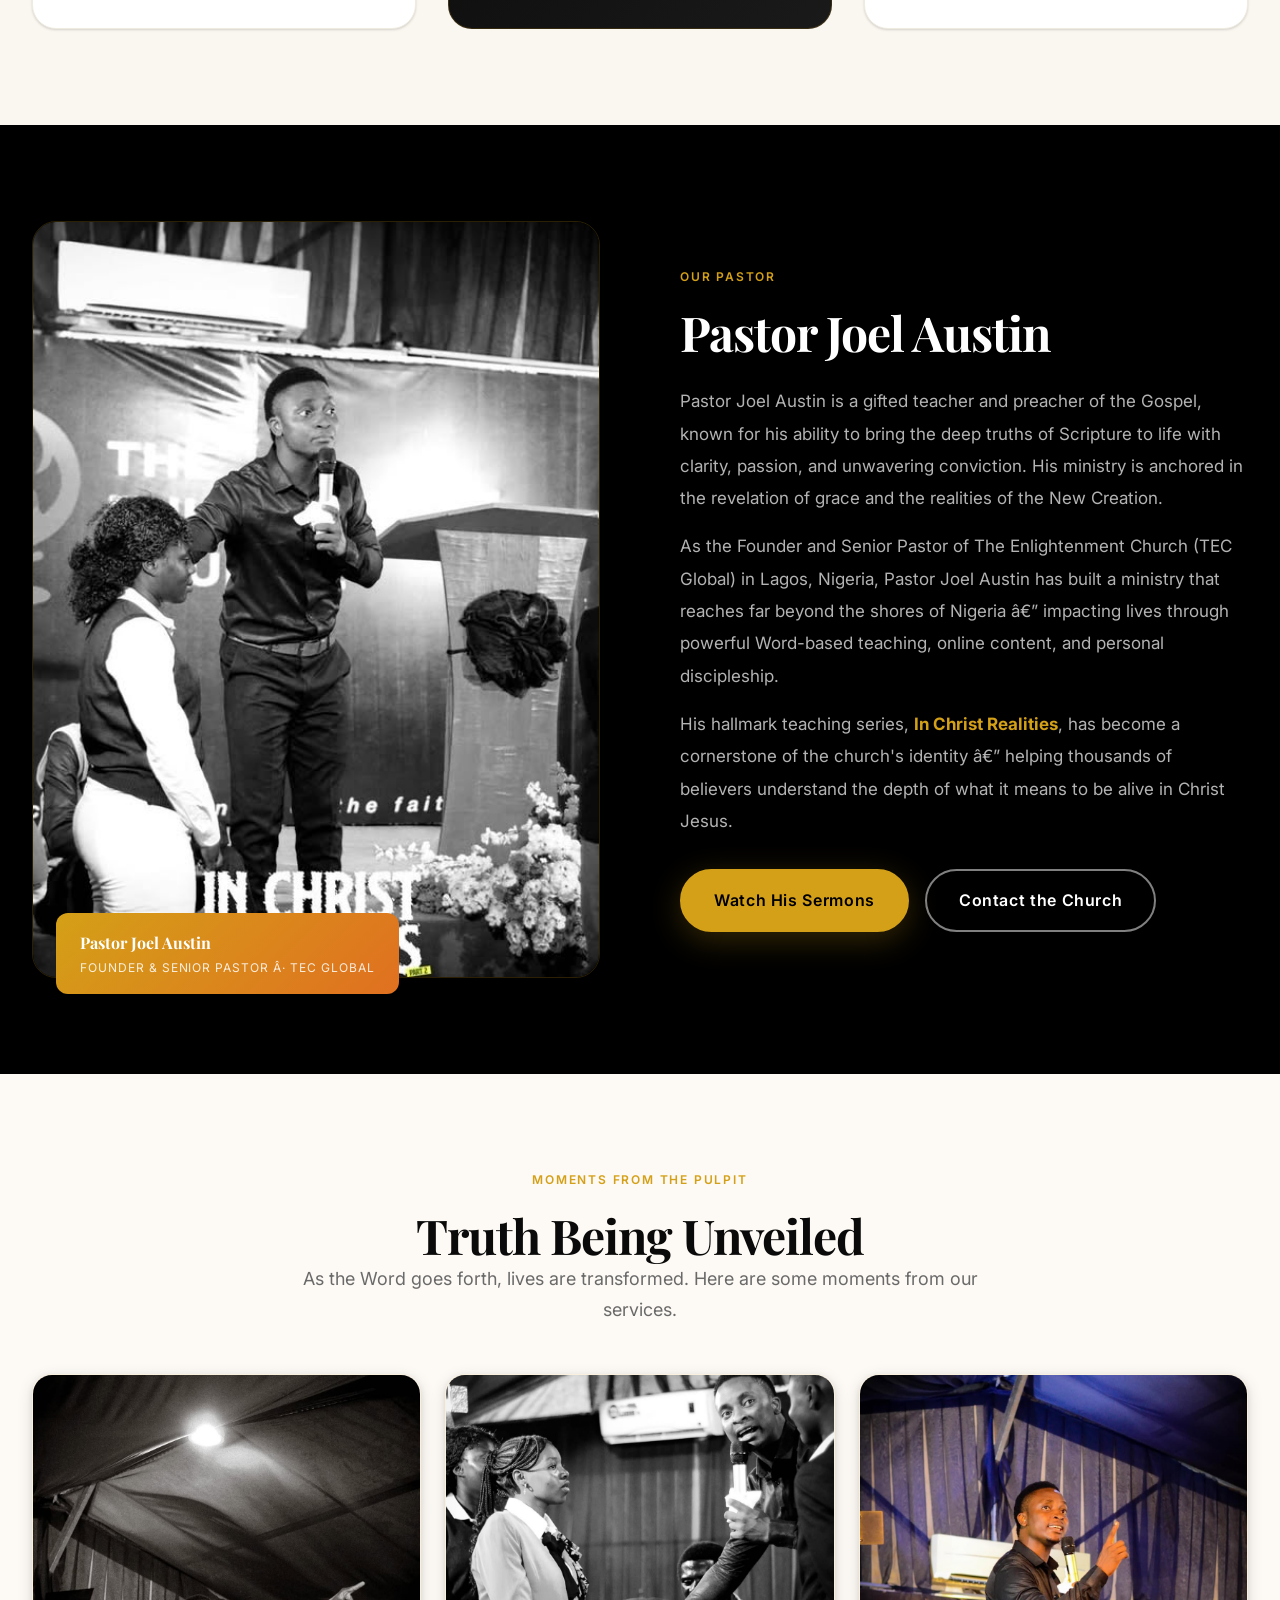
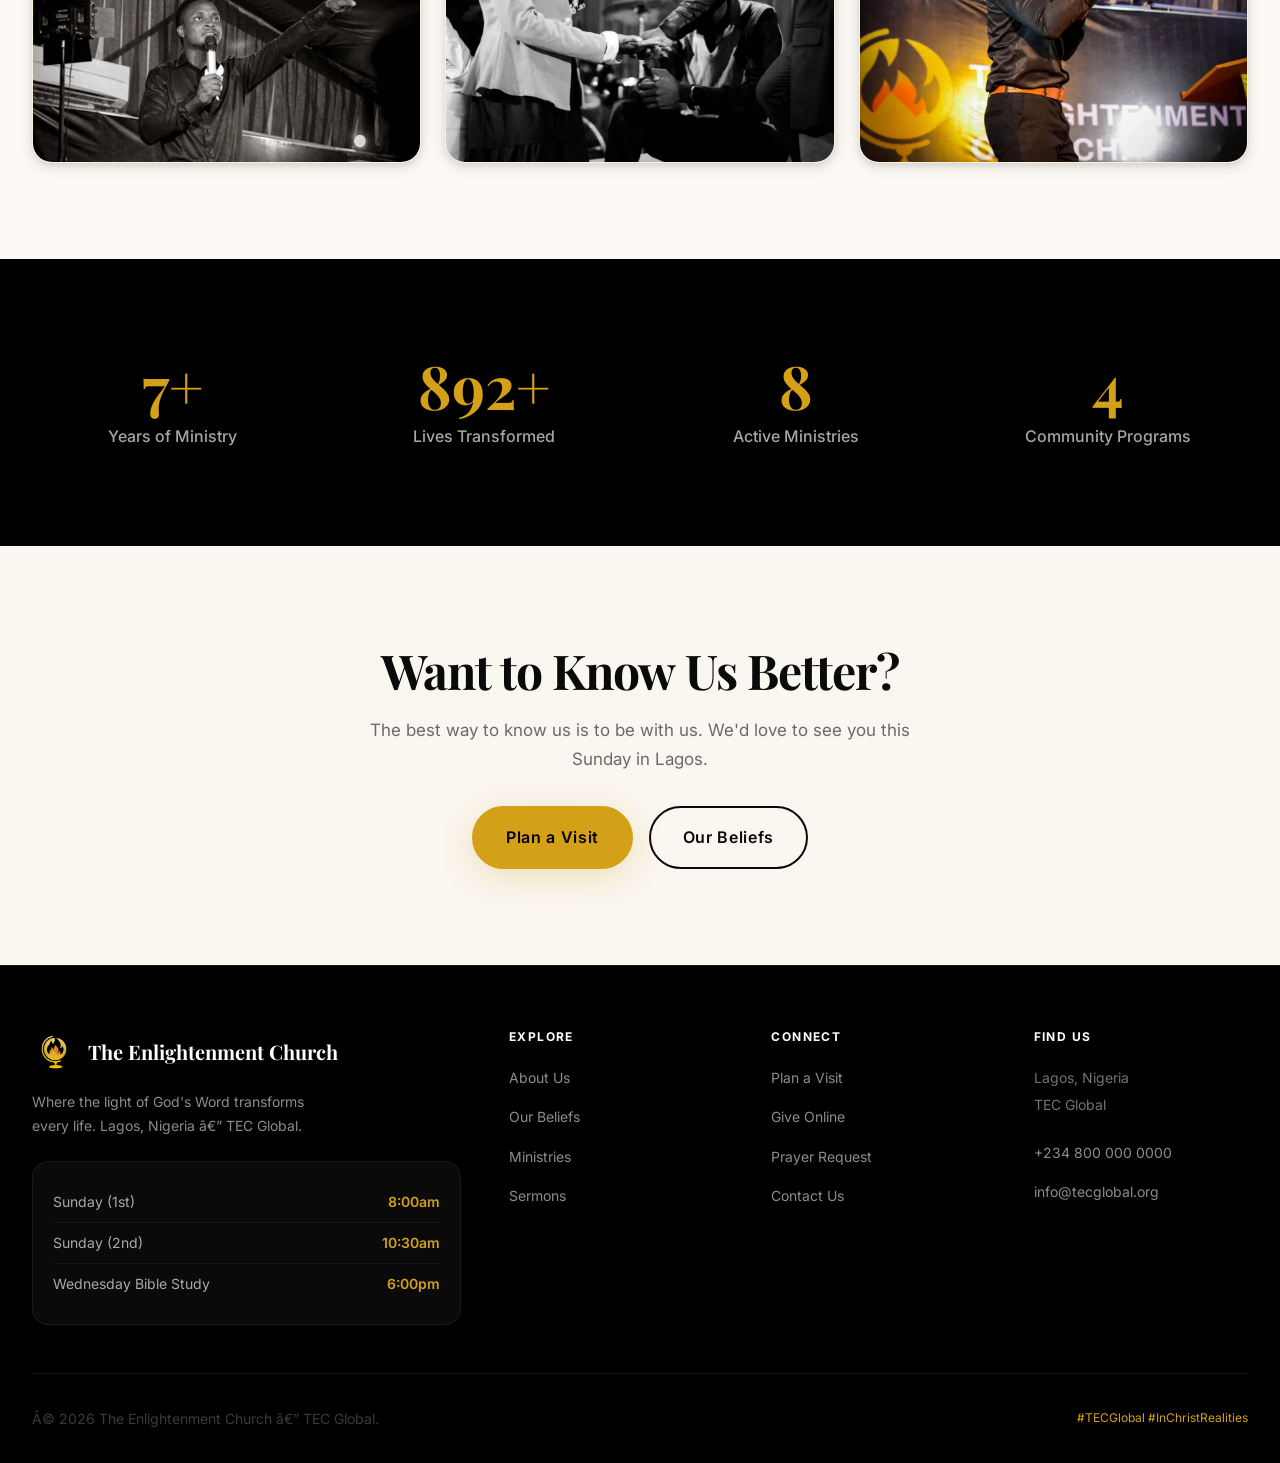
==== commit b8cdc9c4: "Fix favicon path to use images/logo.jpg (logo folder does not exist)" ====
--- a/about.html
+++ b/about.html
@@ -5,11 +5,11 @@
   <meta name="viewport" content="width=device-width, initial-scale=1.0" />
   <meta name="description" content="About The Enlightenment Church (TEC Global) â€” our story, Pastor Joel Austin, and the mission that drives us in Lagos, Nigeria." />
   <title>About Us â€” The Enlightenment Church | TEC Global</title>
-    <link rel="icon" href="logo/logo.jpg" type="image/jpeg" />
-  <link rel="apple-touch-icon" href="logo/logo.jpg" />
+    <link rel="icon" href="images/logo.jpg" type="image/jpeg" />
+  <link rel="apple-touch-icon" href="images/logo.jpg" />
   <link rel="preconnect" href="https://fonts.googleapis.com" />
-    <link rel="icon" href="logo/logo.jpg" type="image/jpeg" />
-  <link rel="apple-touch-icon" href="logo/logo.jpg" />
+    <link rel="icon" href="images/logo.jpg" type="image/jpeg" />
+  <link rel="apple-touch-icon" href="images/logo.jpg" />
   <link rel="preconnect" href="https://fonts.gstatic.com" crossorigin />
   <link href="https://fonts.googleapis.com/css2?family=Playfair+Display:ital,wght@0,700;0,800;1,700&family=Inter:wght@400;500;600&display=swap" rel="stylesheet" />
   <link rel="stylesheet" href="css/style.css" />
@@ -245,3 +245,4 @@
 </body>
 </html>
 
+
